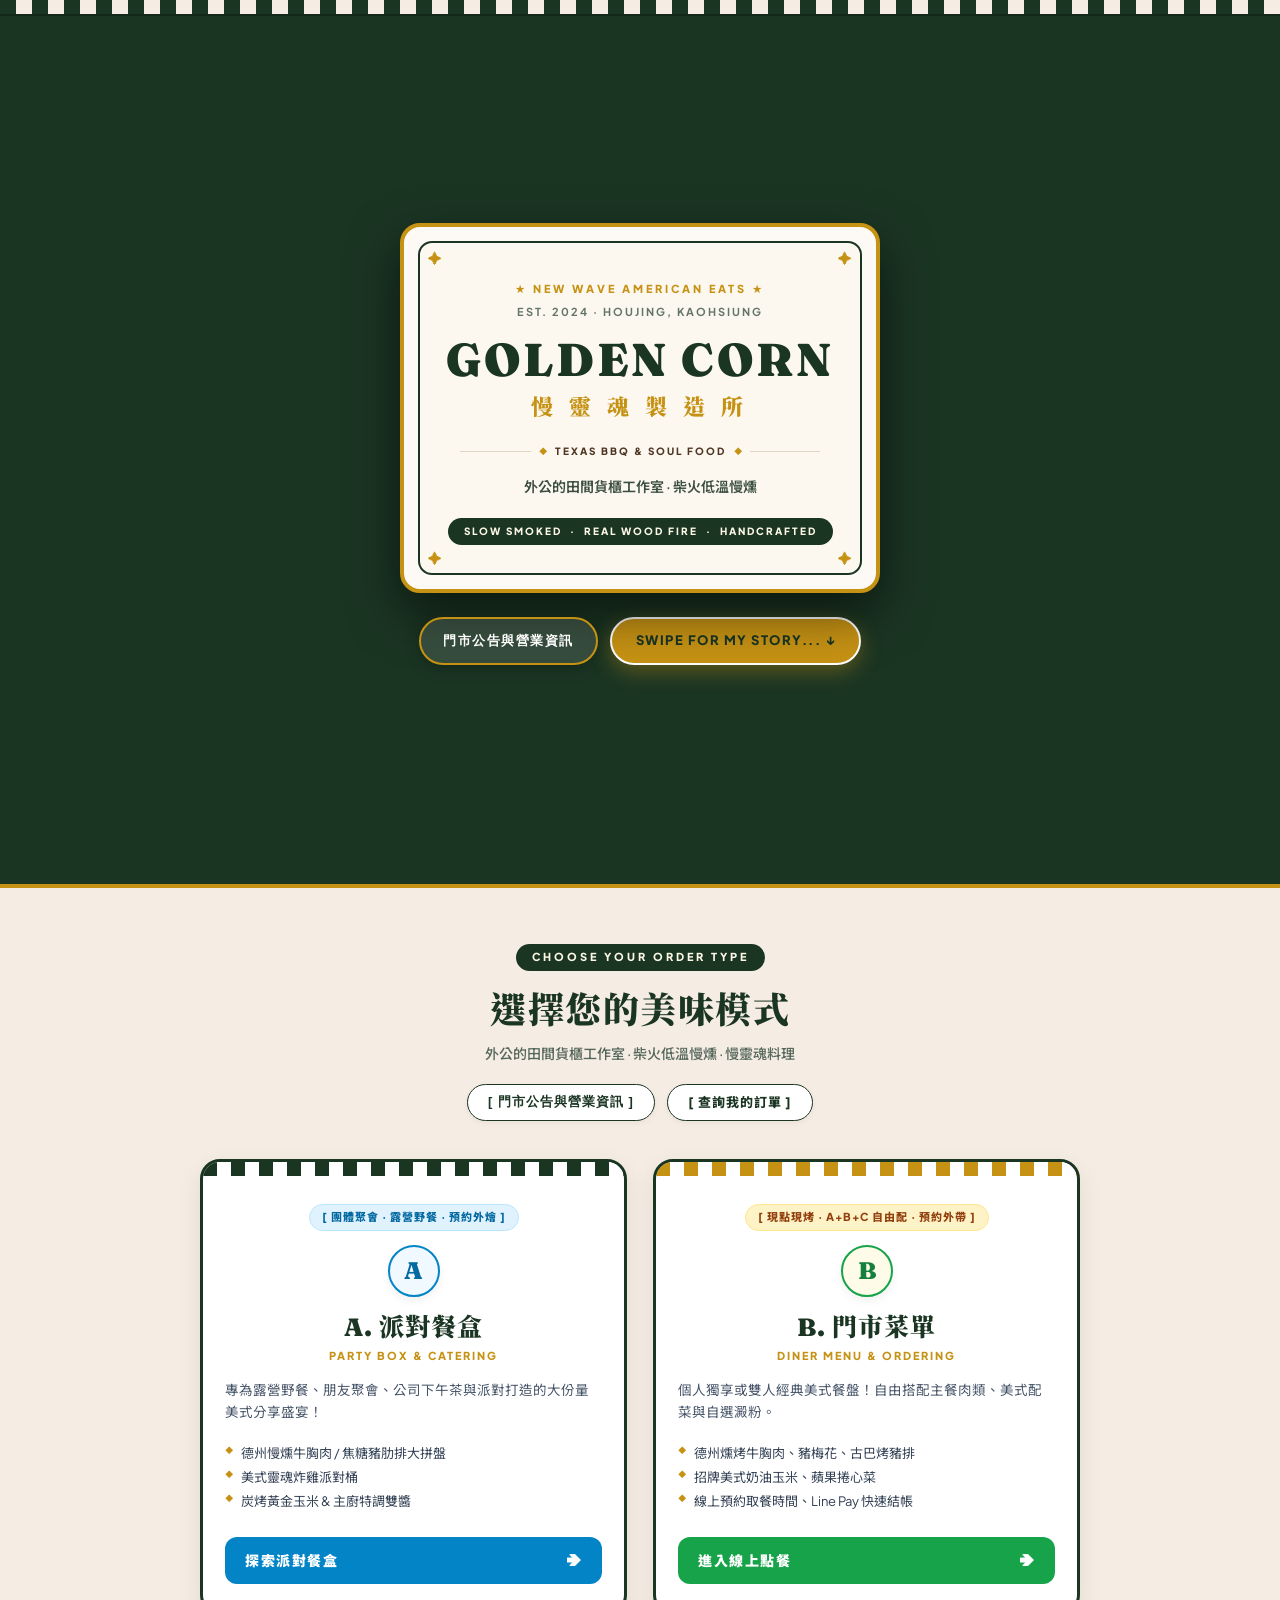
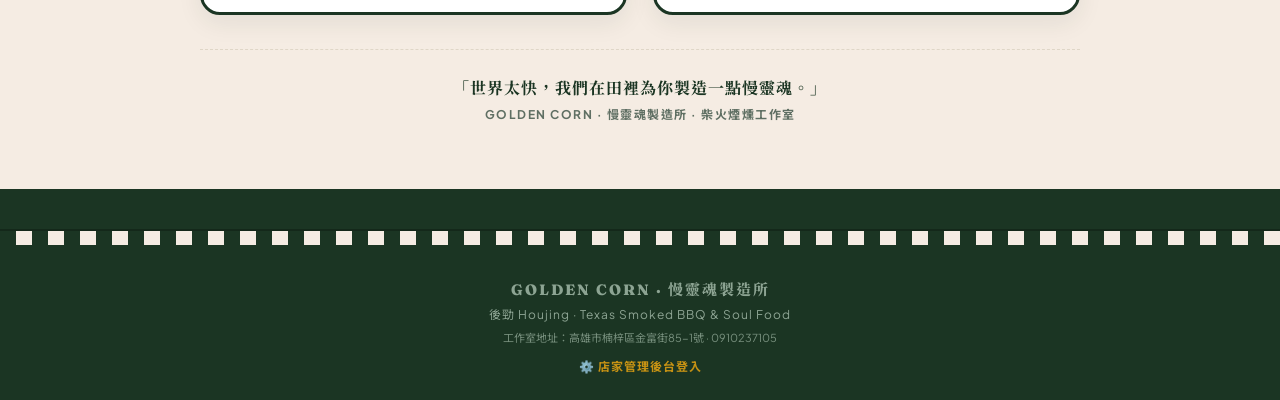
==== wwwroot/index.html @ 9b33308f "Add files via upload" ====
<!DOCTYPE html>
<html lang="zh-TW">
<head>
    <meta charset="UTF-8">
    <meta name="viewport" content="width=device-width, initial-scale=1.0, maximum-scale=1.0, user-scalable=no">
    <!-- 防瀏覽器快取設定：確保每位客人點進來永遠抓取最新版本 -->
    <meta http-equiv="Cache-Control" content="no-cache, no-store, must-revalidate">
    <meta http-equiv="Pragma" content="no-cache">
    <meta http-equiv="Expires" content="0">
    <title>Golden Corn · 慢靈魂製造所 | 後勁 Houjing Texas BBQ & Soul Food</title>
    <link rel="preconnect" href="https://fonts.googleapis.com">
    <link rel="preconnect" href="https://fonts.gstatic.com" crossorigin>
    <link href="https://fonts.googleapis.com/css2?family=DM+Serif+Display:ital@0;1&family=Fraunces:ital,opsz,wght@0,9..144,600..900;1,9..144,600..900&family=Noto+Sans+TC:wght@400;500;700;900&family=Noto+Serif+TC:wght@600;900&family=Plus+Jakarta+Sans:wght@500;700;800;900&display=swap" rel="stylesheet">
    <style>
        :root {
            --gc-green-dark: #1b3523;
            --gc-green-main: #244630;
            --gc-gold: #c69214;
            --gc-gold-hover: #d89e17;
            --gc-gold-light: #fef8e7;
            --gc-cream-bg: #f5ece3;
            --gc-card-bg: #ffffff;
            --gc-border: #dfd6c7;
            --gc-text-dark: #1a291e;
            --gc-espresso: #4f3524;
            
            --font-display: 'Fraunces', 'DM Serif Display', 'Noto Serif TC', serif;
            --font-sans: 'Plus Jakarta Sans', 'Noto Sans TC', -apple-system, BlinkMacSystemFont, "Segoe UI", Roboto, "PingFang TC", "Microsoft JhengHei", sans-serif;
            --font-serif: 'Fraunces', 'Noto Serif TC', "Georgia", serif;
        }

        * {
            box-sizing: border-box;
            margin: 0;
            padding: 0;
            -webkit-tap-highlight-color: transparent;
        }

        html {
            scroll-behavior: smooth;
        }

        body {
            font-family: var(--font-sans);
            background-color: var(--gc-green-dark);
            color: var(--gc-text-dark);
            line-height: 1.5;
            min-height: 100vh;
            overflow-x: hidden;
        }

        /* Checkered Top and Bottom Bands (🟩⬜🟩⬜) */
        .checkered-bar {
            height: 16px;
            width: 100%;
            background: repeating-linear-gradient(
                90deg,
                #1b3523 0px,
                #1b3523 16px,
                #f5ece3 16px,
                #f5ece3 32px
            );
            border-bottom: 2px solid #14281a;
            position: relative;
            z-index: 10;
        }

        .checkered-bar.bottom {
            border-bottom: none;
            border-top: 2px solid #14281a;
            margin-top: 40px;
        }

        /* ================= Page 1: Bespoke Fullscreen Green Cover Screen ================= */
        .hero-poster-wrapper {
            min-height: calc(100vh - 32px);
            display: flex;
            flex-direction: column;
            justify-content: center;
            align-items: center;
            background-color: var(--gc-green-dark);
            padding: 24px 16px 36px;
            position: relative;
        }

        .poster-card-frame {
            max-width: 480px;
            width: 100%;
            display: flex;
            flex-direction: column;
            align-items: center;
            text-decoration: none;
            position: relative;
        }

        /* Pure Typographic Retro Diner Poster (Mid-Century American Aesthetic) */
        .retro-diner-poster {
            width: 100%;
            background: #fdfaf5;
            border: 4px solid var(--gc-gold);
            border-radius: 20px;
            padding: 14px;
            box-shadow: 0 20px 50px rgba(0, 0, 0, 0.55);
            position: relative;
            text-align: center;
            overflow: hidden;
        }

        .poster-inner-frame {
            border: 2px solid var(--gc-green-dark);
            border-radius: 14px;
            padding: 32px 20px 28px;
            position: relative;
            background: #fcf8f0;
        }

        .poster-corner {
            position: absolute;
            font-size: 14px;
            color: var(--gc-gold);
            line-height: 1;
        }
        .poster-corner.top-left { top: 8px; left: 8px; }
        .poster-corner.top-right { top: 8px; right: 8px; }
        .poster-corner.bottom-left { bottom: 8px; left: 8px; }
        .poster-corner.bottom-right { bottom: 8px; right: 8px; }

        .poster-badge-arch {
            display: inline-block;
            font-family: var(--font-sans);
            font-size: 11px;
            font-weight: 900;
            letter-spacing: 3px;
            text-transform: uppercase;
            color: var(--gc-gold);
            margin-bottom: 6px;
        }

        .poster-est-tag {
            font-size: 11px;
            font-weight: 700;
            letter-spacing: 2px;
            color: #637568;
            text-transform: uppercase;
            margin-bottom: 16px;
        }

        .poster-brand-en {
            font-family: var(--font-display);
            font-size: clamp(34px, 8vw, 46px);
            font-weight: 900;
            line-height: 1.05;
            letter-spacing: 3px;
            color: var(--gc-green-dark);
            text-transform: uppercase;
            margin-bottom: 6px;
        }

        .poster-brand-zh {
            font-family: var(--font-serif);
            font-size: 22px;
            font-weight: 900;
            letter-spacing: 6px;
            color: var(--gc-gold);
            margin-bottom: 20px;
        }

        .poster-ornament-row {
            display: flex;
            align-items: center;
            justify-content: center;
            gap: 8px;
            margin: 0 auto 16px;
            max-width: 90%;
        }

        .poster-ornament-row .line {
            flex: 1;
            height: 1px;
            background: var(--gc-border);
        }

        .poster-ornament-row .diamond {
            color: var(--gc-gold);
            font-size: 10px;
        }

        .poster-ornament-row .text {
            font-family: var(--font-sans);
            font-size: 10px;
            font-weight: 800;
            letter-spacing: 2px;
            text-transform: uppercase;
            color: var(--gc-espresso);
            white-space: nowrap;
        }

        .poster-craft-desc {
            font-size: 14px;
            font-weight: 600;
            color: #3b4e40;
            line-height: 1.6;
            margin-bottom: 20px;
        }

        .poster-bottom-pill {
            display: inline-flex;
            align-items: center;
            gap: 8px;
            background: var(--gc-green-dark);
            color: var(--gc-gold-light);
            padding: 6px 16px;
            border-radius: 30px;
            font-size: 10px;
            font-weight: 800;
            letter-spacing: 2px;
            text-transform: uppercase;
        }

        /* Custom uploaded image support (hidden if not uploaded) */
        .poster-img-full {
            width: 100%;
            height: auto;
            max-height: 65vh;
            object-fit: contain;
            border-radius: 18px;
            box-shadow: 0 16px 45px rgba(0, 0, 0, 0.5);
            display: block;
        }

        /* Action Buttons Row on Green Page */
        .poster-actions-row {
            margin-top: 24px;
            width: 100%;
            max-width: 480px;
            display: flex;
            gap: 12px;
            justify-content: center;
            flex-wrap: wrap;
        }

        .btn-announcement-pill {
            background: rgba(255, 255, 255, 0.12);
            color: #ffffff;
            border: 2px solid var(--gc-gold);
            border-radius: 50px;
            padding: 12px 22px;
            font-size: 13px;
            font-weight: 800;
            letter-spacing: 1.5px;
            cursor: pointer;
            display: inline-flex;
            align-items: center;
            gap: 8px;
            backdrop-filter: blur(4px);
            transition: all 0.2s;
            box-shadow: 0 4px 15px rgba(0, 0, 0, 0.2);
            text-transform: uppercase;
        }

        .btn-announcement-pill:hover {
            background: var(--gc-gold);
            color: #1b3523;
            transform: translateY(-2px);
            box-shadow: 0 6px 20px rgba(198, 146, 20, 0.4);
        }

        .btn-swipe-prompt {
            background: var(--gc-gold);
            color: #1b3523;
            border: 2px solid #ffffff;
            border-radius: 50px;
            padding: 12px 24px;
            font-size: 13px;
            font-weight: 900;
            letter-spacing: 1.5px;
            text-transform: uppercase;
            cursor: pointer;
            display: inline-flex;
            align-items: center;
            gap: 6px;
            box-shadow: 0 6px 20px rgba(198, 146, 20, 0.4);
            transition: all 0.2s;
            text-decoration: none;
            animation: pulseBtn 2.2s infinite;
        }

        .btn-swipe-prompt:hover {
            background: var(--gc-gold-hover);
            transform: translateY(-2px);
            box-shadow: 0 8px 25px rgba(198, 146, 20, 0.65);
        }

        @keyframes pulseBtn {
            0% { box-shadow: 0 0 0 0 rgba(229, 169, 30, 0.6); }
            70% { box-shadow: 0 0 0 12px rgba(229, 169, 30, 0); }
            100% { box-shadow: 0 0 0 0 rgba(229, 169, 30, 0); }
        }

        /* ================= Page 2: Dual Big Box Selection (Le Hut Dinette Style) ================= */
        .portal-section {
            background: var(--gc-cream-bg);
            padding: 55px 20px 65px;
            border-top: 4px solid var(--gc-gold);
        }

        .portal-container {
            max-width: 880px;
            margin: 0 auto;
        }

        .portal-header {
            text-align: center;
            margin-bottom: 38px;
        }

        .portal-pill-tag {
            display: inline-block;
            background: var(--gc-green-dark);
            color: var(--gc-gold-light);
            font-size: 11px;
            font-weight: 900;
            letter-spacing: 3px;
            text-transform: uppercase;
            padding: 5px 16px;
            border-radius: 30px;
            margin-bottom: 12px;
        }

        .portal-title {
            font-family: var(--font-display);
            font-size: clamp(26px, 5vw, 36px);
            font-weight: 900;
            letter-spacing: 1.5px;
            color: var(--gc-green-dark);
            margin-bottom: 6px;
        }

        .portal-subtitle {
            font-size: 14px;
            color: #55675a;
            font-weight: 500;
        }

        .portal-quick-btns {
            display: flex;
            justify-content: center;
            gap: 12px;
            margin-top: 20px;
            flex-wrap: wrap;
        }

        .btn-quick-outline {
            background: #ffffff;
            border: 1.5px solid var(--gc-green-dark);
            color: var(--gc-green-dark);
            padding: 8px 20px;
            border-radius: 30px;
            font-size: 13px;
            font-weight: 800;
            letter-spacing: 1px;
            cursor: pointer;
            text-decoration: none;
            display: inline-flex;
            align-items: center;
            gap: 6px;
            box-shadow: 0 2px 6px rgba(0, 0, 0, 0.05);
            transition: all 0.2s;
        }

        .btn-quick-outline:hover {
            background: var(--gc-green-dark);
            color: #ffffff;
        }

        /* Dual Big Boxes Grid */
        .portal-grid-boxes {
            display: grid;
            grid-template-columns: 1fr 1fr;
            gap: 26px;
            margin-bottom: 34px;
        }

        .portal-big-card {
            background: #ffffff;
            border: 3px solid var(--gc-green-dark);
            border-radius: 20px;
            overflow: hidden;
            text-decoration: none;
            color: inherit;
            display: flex;
            flex-direction: column;
            box-shadow: 0 8px 24px rgba(30, 57, 39, 0.08);
            transition: transform 0.25s, box-shadow 0.25s, border-color 0.25s;
        }

        .portal-big-card:hover {
            transform: translateY(-6px);
            box-shadow: 0 16px 36px rgba(30, 57, 39, 0.16);
            border-color: var(--gc-gold);
        }

        .card-strip-checkered {
            height: 14px;
            width: 100%;
        }

        .card-strip-checkered.green {
            background: repeating-linear-gradient(90deg, #1b3523 0px, #1b3523 14px, #ffffff 14px, #ffffff 28px);
        }

        .card-strip-checkered.gold {
            background: repeating-linear-gradient(90deg, #c69214 0px, #c69214 14px, #ffffff 14px, #ffffff 28px);
        }

        .portal-card-inner {
            padding: 28px 22px;
            display: flex;
            flex-direction: column;
            flex: 1;
            text-align: center;
        }

        .card-badge {
            font-size: 11px;
            font-weight: 800;
            letter-spacing: 1px;
            padding: 4px 12px;
            border-radius: 20px;
            display: inline-block;
            margin: 0 auto 14px;
        }

        .card-badge.party {
            background: #e0f2fe;
            color: #0369a1;
            border: 1px solid #bae6fd;
        }

        .card-badge.menu {
            background: #fef3c7;
            color: #92400e;
            border: 1px solid #fde68a;
        }

        /* Pure Typographic Monogram Tag (Replaces cartoon emojis) */
        .card-monogram-tag {
            width: 52px;
            height: 52px;
            border-radius: 50%;
            margin: 0 auto 12px;
            display: flex;
            align-items: center;
            justify-content: center;
            font-family: var(--font-display);
            font-size: 24px;
            font-weight: 900;
            border: 2px solid;
            box-shadow: 0 4px 10px rgba(0, 0, 0, 0.06);
        }

        .card-monogram-tag.party {
            background: #f0f9ff;
            color: #0369a1;
            border-color: #0284c7;
        }

        .card-monogram-tag.menu {
            background: #fefce8;
            color: #15803d;
            border-color: #16a34a;
        }

        .card-title-chinese {
            font-family: var(--font-display);
            font-size: 25px;
            font-weight: 900;
            color: var(--gc-green-dark);
            margin-bottom: 2px;
            letter-spacing: 1px;
        }

        .card-title-english {
            font-size: 11px;
            font-weight: 900;
            letter-spacing: 2px;
            color: var(--gc-gold);
            margin-bottom: 14px;
            text-transform: uppercase;
        }

        .card-desc {
            font-size: 13.5px;
            color: #475569;
            line-height: 1.65;
            margin-bottom: 18px;
            text-align: left;
        }

        .card-bullet-list {
            list-style: none;
            padding: 0;
            margin: 0 0 24px 0;
            text-align: left;
            font-size: 13px;
            color: #334155;
            line-height: 1.85;
        }

        .card-bullet-list li {
            position: relative;
            padding-left: 16px;
        }

        .card-bullet-list li::before {
            content: "◆";
            position: absolute;
            left: 0;
            color: var(--gc-gold);
            font-size: 10px;
        }

        .card-action-btn {
            margin-top: auto;
            padding: 13px 20px;
            border-radius: 12px;
            font-size: 14px;
            font-weight: 900;
            letter-spacing: 1.5px;
            text-transform: uppercase;
            display: flex;
            justify-content: space-between;
            align-items: center;
            color: #ffffff;
            transition: background 0.2s;
        }

        .card-action-btn.party {
            background: #0284c7;
        }

        .card-action-btn.menu {
            background: #16a34a;
        }

        .portal-big-card:hover .card-action-btn.party {
            background: #0369a1;
        }

        .portal-big-card:hover .card-action-btn.menu {
            background: #15803d;
        }

        /* Story Note */
        .portal-story-note {
            text-align: center;
            padding-top: 26px;
            border-top: 1px dashed var(--gc-border);
            margin-top: 12px;
        }

        .story-quote-text {
            font-family: var(--font-serif);
            font-size: 16px;
            font-weight: 700;
            color: var(--gc-green-dark);
            letter-spacing: 1px;
        }

        .story-quote-author {
            font-size: 12px;
            font-weight: 700;
            letter-spacing: 1.5px;
            color: #5f6f63;
            margin-top: 6px;
            text-transform: uppercase;
        }

        /* ================= Modal: Clean 門市公告 ================= */
        .modal-overlay {
            position: fixed;
            top: 0;
            left: 0;
            right: 0;
            bottom: 0;
            background: rgba(15, 29, 20, 0.85);
            backdrop-filter: blur(5px);
            z-index: 999;
            display: none;
            align-items: center;
            justify-content: center;
            padding: 16px;
            opacity: 0;
            transition: opacity 0.3s ease;
        }

        .modal-overlay.show {
            display: flex;
            opacity: 1;
        }

        .modal-card-box {
            background: #ffffff;
            max-width: 520px;
            width: 100%;
            border-radius: 20px;
            overflow: hidden;
            box-shadow: 0 20px 50px rgba(0, 0, 0, 0.4);
            display: flex;
            flex-direction: column;
            animation: modalPop 0.3s cubic-bezier(0.16, 1, 0.3, 1);
            border: 2px solid var(--gc-gold);
        }

        @keyframes modalPop {
            from { transform: scale(0.92); opacity: 0; }
            to { transform: scale(1); opacity: 1; }
        }

        .modal-top-bar {
            background: var(--gc-green-dark);
            color: #ffffff;
            padding: 18px 22px;
            display: flex;
            justify-content: space-between;
            align-items: center;
            border-bottom: 2px solid var(--gc-gold);
        }

        .modal-top-bar .tag {
            font-size: 11px;
            letter-spacing: 2.5px;
            font-weight: 900;
            text-transform: uppercase;
            color: var(--gc-gold);
        }

        .modal-top-bar .title {
            font-family: var(--font-display);
            font-size: 20px;
            font-weight: 900;
            color: #ffffff;
            margin-top: 2px;
            letter-spacing: 1px;
        }

        .btn-modal-close-round {
            background: rgba(255, 255, 255, 0.15);
            border: none;
            color: #ffffff;
            font-size: 22px;
            width: 34px;
            height: 34px;
            border-radius: 50%;
            cursor: pointer;
            display: flex;
            align-items: center;
            justify-content: center;
            line-height: 1;
            transition: background 0.2s;
        }

        .btn-modal-close-round:hover {
            background: rgba(255, 255, 255, 0.3);
        }

        .modal-body-scroll {
            max-height: calc(82vh - 130px);
            overflow-y: auto;
            padding: 22px;
        }

        .notice-section-box {
            background: #fbf9f5;
            border: 1px solid var(--gc-border);
            border-radius: 14px;
            padding: 16px 18px;
            margin-bottom: 16px;
        }

        .notice-section-title {
            font-size: 14px;
            font-weight: 900;
            letter-spacing: 1px;
            color: var(--gc-green-dark);
            margin-bottom: 6px;
            display: flex;
            align-items: center;
            gap: 6px;
            text-transform: uppercase;
        }

        .notice-section-content {
            font-size: 13px;
            color: #334155;
            line-height: 1.7;
        }

        .notice-highlight-text {
            color: #b45309;
            font-weight: 700;
        }

        .modal-bottom-row {
            padding: 14px 22px;
            background: #fbf9f5;
            border-top: 1px solid var(--gc-border);
            display: flex;
            justify-content: flex-end;
            gap: 10px;
        }

        .btn-modal-close-main {
            background: var(--gc-green-dark);
            color: #ffffff;
            padding: 10px 24px;
            border-radius: 8px;
            font-size: 14px;
            font-weight: 800;
            letter-spacing: 1px;
            cursor: pointer;
            border: none;
            transition: background 0.2s;
        }

        .btn-modal-close-main:hover {
            background: var(--gc-green-main);
        }

        /* Footer */
        .page-footer {
            text-align: center;
            padding: 34px 16px 24px;
            color: #8da493;
            font-size: 12px;
            background: var(--gc-green-dark);
        }

        .page-footer a {
            color: var(--gc-gold);
            text-decoration: none;
            font-size: 12px;
            font-weight: 700;
            letter-spacing: 1px;
        }

        /* Mobile Responsive */
        @media (max-width: 650px) {
            .portal-grid-boxes {
                grid-template-columns: 1fr;
                gap: 20px;
            }
            .hero-poster-wrapper {
                padding: 16px 12px 28px;
            }
            .poster-brand-en {
                font-size: 32px;
            }
            .poster-brand-zh {
                font-size: 19px;
            }
            .poster-actions-row {
                flex-direction: column;
                align-items: center;
                gap: 10px;
            }
            .btn-announcement-pill, .btn-swipe-prompt {
                width: 100%;
                justify-content: center;
            }
        }
    </style>
</head>
<body>

    <!-- Top Checkered Border (🟩⬜🟩⬜) -->
    <div class="checkered-bar"></div>

    <!-- ================= Section 1: Fullscreen Bespoke Green Poster Hero ================= -->
    <main class="hero-poster-wrapper">
        <div class="poster-card-frame">
            
            <!-- Pure Typographic Retro Diner Poster (Default / No Cartoon) -->
            <div id="retroTypoPoster" class="retro-diner-poster">
                <div class="poster-inner-frame">
                    <div class="poster-corner top-left">✦</div>
                    <div class="poster-corner top-right">✦</div>
                    <div class="poster-corner bottom-left">✦</div>
                    <div class="poster-corner bottom-right">✦</div>
                    
                    <div class="poster-badge-arch">★ NEW WAVE AMERICAN EATS ★</div>
                    <div class="poster-est-tag">EST. 2024 · HOUJING, KAOHSIUNG</div>
                    
                    <h1 class="poster-brand-en">GOLDEN CORN</h1>
                    <div class="poster-brand-zh">慢 靈 魂 製 造 所</div>
                    
                    <div class="poster-ornament-row">
                        <span class="line"></span>
                        <span class="diamond">◆</span>
                        <span class="text">TEXAS BBQ &amp; SOUL FOOD</span>
                        <span class="diamond">◆</span>
                        <span class="line"></span>
                    </div>
                    
                    <p class="poster-craft-desc">外公的田間貨櫃工作室 · 柴火低溫慢燻</p>
                    
                    <div class="poster-bottom-pill">
                        <span>SLOW SMOKED</span>
                        <span>·</span>
                        <span>REAL WOOD FIRE</span>
                        <span>·</span>
                        <span>HANDCRAFTED</span>
                    </div>
                </div>
            </div>

            <!-- Custom Uploaded Photo (Displayed dynamically if a custom real photo is uploaded in CMS) -->
            <img id="posterImg" src="" alt="Golden Corn · 慢靈魂製造所" class="poster-img-full" style="display:none;">
        </div>
        
        <!-- Action Buttons Directly on this Green Page -->
        <div class="poster-actions-row">
            <button class="btn-announcement-pill" onclick="openAnnouncementModal()">
                <span id="coverAnnouncementBtnText">門市公告與營業資訊</span>
            </button>
            <a href="#orderSelection" class="btn-swipe-prompt" onclick="scrollToSelection(event)">
                <span id="coverSwipeBtnText">SWIPE FOR MY STORY... ↓</span>
            </a>
        </div>
    </main>

    <!-- ================= Section 2: Dual Big Box Selection (Le Hut Dinette Style) ================= -->
    <section id="orderSelection" class="portal-section">
        <div class="portal-container">

            <div class="portal-header">
                <div class="portal-pill-tag" id="portalPillTag">CHOOSE YOUR ORDER TYPE</div>
                <h2 class="portal-title" id="portalTitle">選擇您的美味模式</h2>
                <p class="portal-subtitle" id="portalSubtitle">外公的田間貨櫃工作室 · 柴火低溫慢燻 · 慢靈魂料理</p>
                
                <div class="portal-quick-btns">
                    <button class="btn-quick-outline" onclick="openAnnouncementModal()">
                        <span id="portalNoticeBtnText">[ 門市公告與營業資訊 ]</span>
                    </button>
                    <a href="/menu.html?action=history" class="btn-quick-outline">
                        <span id="portalHistoryBtnText">[ 查詢我的訂單 ]</span>
                    </a>
                </div>
            </div>

            <!-- The Two Big Boxes Grid -->
            <div class="portal-grid-boxes">
                
                <!-- BOX A: 派對餐盒 (Party Box) -->
                <a href="/party.html" class="portal-big-card" id="boxALink">
                    <div class="card-strip-checkered green"></div>
                    <div class="portal-card-inner">
                        <span class="card-badge party" id="boxABadge">[ 團體聚會 · 露營野餐 · 預約外燴 ]</span>
                        <div class="card-monogram-tag party" id="boxAIcon">A</div>
                        <h3 class="card-title-chinese" id="boxATitle">A. 派對餐盒</h3>
                        <div class="card-title-english" id="boxASubtitle">PARTY BOX &amp; CATERING</div>
                        <p class="card-desc" id="boxADesc">
                            專為露營野餐、朋友聚會、公司下午茶與派對打造的大份量美式分享盛宴！
                        </p>
                        <ul class="card-bullet-list" id="boxABullets">
                            <li>德州慢燻牛胸肉 / 焦糖豬肋排大拼盤</li>
                            <li>美式靈魂炸雞派對桶</li>
                            <li>炭烤黃金玉米 &amp; 主廚特調雙醬</li>
                        </ul>
                        <div class="card-action-btn party">
                            <span id="boxABtnText">探索派對餐盒</span>
                            <span>➔</span>
                        </div>
                    </div>
                </a>

                <!-- BOX B: 門市菜單 (Diner Menu) -->
                <a href="/menu.html" class="portal-big-card" id="boxBLink">
                    <div class="card-strip-checkered gold"></div>
                    <div class="portal-card-inner">
                        <span class="card-badge menu" id="boxBBadge">[ 現點現烤 · A+B+C 自由配 · 預約外帶 ]</span>
                        <div class="card-monogram-tag menu" id="boxBIcon">B</div>
                        <h3 class="card-title-chinese" id="boxBTitle">B. 門市菜單</h3>
                        <div class="card-title-english" id="boxBSubtitle">DINER MENU &amp; ORDERING</div>
                        <p class="card-desc" id="boxBDesc">
                            個人獨享或雙人經典美式餐盤！自由搭配主餐肉類、美式配菜與自選澱粉。
                        </p>
                        <ul class="card-bullet-list" id="boxBBullets">
                            <li>德州燻烤牛胸肉、豬梅花、古巴烤豬排</li>
                            <li>招牌美式奶油玉米、蘋果捲心菜</li>
                            <li>線上預約取餐時間、Line Pay 快速結帳</li>
                        </ul>
                        <div class="card-action-btn menu">
                            <span id="boxBBtnText">進入線上點餐</span>
                            <span>➔</span>
                        </div>
                    </div>
                </a>

            </div>

            <!-- Story Quote -->
            <div class="portal-story-note">
                <div class="story-quote-text" id="storyQuote">「世界太快，我們在田裡為你製造一點慢靈魂。」</div>
                <div class="story-quote-author" id="storyAuthor">GOLDEN CORN · 慢靈魂製造所 · 柴火煙燻工作室</div>
            </div>

        </div>
    </section>

    <!-- Bottom Checkered Border (🟩⬜🟩⬜) -->
    <div class="checkered-bar bottom"></div>

    <!-- Footer -->
    <footer class="page-footer">
        <div style="font-family: var(--font-display); font-size: 15px; letter-spacing: 2px; font-weight: 800;">GOLDEN CORN · 慢靈魂製造所</div>
        <div style="margin: 4px 0; letter-spacing: 1px;">後勁 Houjing · Texas Smoked BBQ &amp; Soul Food</div>
        <div style="font-size: 11px; margin-top: 6px; color: #78907e;">工作室地址：高雄市楠梓區金富街85-1號 · 0910237105</div>
        <div style="margin-top: 12px;">
            <a href="/admin.html">⚙️ 店家管理後台登入</a>
        </div>
    </footer>

    <!-- ================= Modal: 精美 門市公告彈窗 (點擊才打開) ================= -->
    <div id="announcementModalBackdrop" class="modal-overlay" onclick="if(event.target===this) closeAnnouncementModal()">
        <div class="modal-card-box">
            
            <div class="modal-top-bar">
                <div>
                    <div class="tag">STORE NOTICE</div>
                    <div class="title">門市公告與營業資訊</div>
                </div>
                <button class="btn-modal-close-round" onclick="closeAnnouncementModal()">&times;</button>
            </div>

            <div class="modal-body-scroll">

                <!-- 營業時間 -->
                <div class="notice-section-box">
                    <div class="notice-section-title">
                        [ 營業與預約時間 ]
                    </div>
                    <div class="notice-section-content" id="noticeHours">
                        <strong>週四至週六 16:30 - 22:30</strong><br>
                        <span class="notice-highlight-text">《週日至週三僅接受線上提前預點取餐》</span>
                    </div>
                </div>

                <!-- 取餐地點與工作室 -->
                <div class="notice-section-box">
                    <div class="notice-section-title">
                        [ 工作室取餐地址 ]
                    </div>
                    <div class="notice-section-content" id="noticeAddress">
                        高雄市楠梓區金富街85-1號（外公的田間貨櫃工作室）
                    </div>
                </div>

                <!-- 外送與優惠 -->
                <div class="notice-section-box">
                    <div class="notice-section-title">
                        [ 外送與自取說明 ]
                    </div>
                    <div class="notice-section-content" id="noticeDelivery">
                        • 本店餐點皆為<strong>低溫慢火柴燻、現點現烤</strong>，建議提前預約以確保肉品庫存。<br>
                        • <strong>外送服務</strong>：以 LALAMOVE 平台配送（例如 7.5 公里機車外送約 140 元）。<br>
                        • <strong>試營運優惠</strong>：消費滿 <strong>$600</strong> 免運！再送<strong>美式燒烤玉米肋排</strong>乙份！
                    </div>
                </div>

                <!-- 聯絡與專人服務 -->
                <div class="notice-section-box">
                    <div class="notice-section-title">
                        [ 企業團訂與客製諮詢 ]
                    </div>
                    <div class="notice-section-content" id="noticeContact">
                        企業商務套餐、下午茶點心團購、野餐派對包，請私訊 IG 粉專由主廚一對一服務：<br>
                        📸 <strong>IG: @goldencorn_diner</strong><br>
                        📞 <strong>電話: 0910-237-105</strong>
                    </div>
                </div>

            </div>

            <div class="modal-bottom-row">
                <button class="btn-modal-close-main" onclick="closeAnnouncementModal()">
                    關閉公告
                </button>
            </div>

        </div>
    </div>

    <!-- Logic Script -->
    <script>
        document.addEventListener("DOMContentLoaded", () => {
            loadStoreInfo();
        });

        function scrollToSelection(e) {
            if (e) e.preventDefault();
            const el = document.getElementById("orderSelection");
            if (el) {
                el.scrollIntoView({ behavior: 'smooth' });
            }
        }

        function openAnnouncementModal() {
            const m = document.getElementById("announcementModalBackdrop");
            if (m) m.classList.add("show");
        }

        function closeAnnouncementModal() {
            const m = document.getElementById("announcementModalBackdrop");
            if (m) m.classList.remove("show");
        }

        function renderIconOrImage(targetEl, val, fallbackLetter) {
            if (!targetEl) return;
            if (!val) {
                targetEl.textContent = fallbackLetter;
                return;
            }
            const trimmed = val.trim();
            if (trimmed.startsWith("http://") || trimmed.startsWith("https://") || trimmed.startsWith("/") || trimmed.startsWith("data:image")) {
                targetEl.innerHTML = `<img src="${trimmed}" alt="Icon" style="max-height: 48px; max-width: 48px; object-fit: contain; border-radius: 50%;">`;
            } else {
                targetEl.textContent = trimmed;
            }
        }

        function renderBullets(targetEl, bulletsText) {
            if (!targetEl || !bulletsText) return;
            const lines = bulletsText.split("\n").map(l => l.trim().replace(/^✨\s*/, '').replace(/^◆\s*/, '')).filter(l => l.length > 0);
            if (lines.length > 0) {
                targetEl.innerHTML = lines.map(line => `<li>${line}</li>`).join("");
            }
        }

        async function loadStoreInfo() {
            try {
                const res = await fetch("/api/settings");
                if (!res.ok) return;
                const s = await res.json();
                
                // Section 1: Cover
                const posterImg = document.getElementById("posterImg");
                const typoPoster = document.getElementById("retroTypoPoster");
                if (s.CoverImageUrl && s.CoverImageUrl !== "/img/cover_poster.png" && s.CoverImageUrl !== "") {
                    if (posterImg) {
                        posterImg.src = s.CoverImageUrl;
                        posterImg.style.display = "block";
                    }
                    if (typoPoster) typoPoster.style.display = "none";
                } else {
                    if (posterImg) posterImg.style.display = "none";
                    if (typoPoster) typoPoster.style.display = "block";
                }

                if (s.CoverAnnouncementBtnText && document.getElementById("coverAnnouncementBtnText")) document.getElementById("coverAnnouncementBtnText").textContent = s.CoverAnnouncementBtnText;
                if (s.CoverSwipeBtnText && document.getElementById("coverSwipeBtnText")) document.getElementById("coverSwipeBtnText").textContent = s.CoverSwipeBtnText;

                // Section 2: Header
                if (s.PortalPillTag && document.getElementById("portalPillTag")) document.getElementById("portalPillTag").textContent = s.PortalPillTag;
                if (s.PortalTitle && document.getElementById("portalTitle")) document.getElementById("portalTitle").textContent = s.PortalTitle;
                if (s.PortalSubtitle && document.getElementById("portalSubtitle")) document.getElementById("portalSubtitle").textContent = s.PortalSubtitle;
                if (s.PortalNoticeBtnText && document.getElementById("portalNoticeBtnText")) document.getElementById("portalNoticeBtnText").textContent = s.PortalNoticeBtnText;
                if (s.PortalHistoryBtnText && document.getElementById("portalHistoryBtnText")) document.getElementById("portalHistoryBtnText").textContent = s.PortalHistoryBtnText;

                // Box A: Party Box
                if (s.BoxABadge && document.getElementById("boxABadge")) document.getElementById("boxABadge").textContent = s.BoxABadge;
                if (document.getElementById("boxAIcon")) renderIconOrImage(document.getElementById("boxAIcon"), s.BoxAIcon, "A");
                if (s.BoxATitle && document.getElementById("boxATitle")) document.getElementById("boxATitle").textContent = s.BoxATitle;
                if (s.BoxASubtitle && document.getElementById("boxASubtitle")) document.getElementById("boxASubtitle").textContent = s.BoxASubtitle;
                if (s.BoxADesc && document.getElementById("boxADesc")) document.getElementById("boxADesc").textContent = s.BoxADesc;
                if (s.BoxABullets) renderBullets(document.getElementById("boxABullets"), s.BoxABullets);
                if (s.BoxABtnText && document.getElementById("boxABtnText")) document.getElementById("boxABtnText").textContent = s.BoxABtnText;
                if (s.BoxALink && document.getElementById("boxALink")) document.getElementById("boxALink").href = s.BoxALink;

                // Box B: Menu
                if (s.BoxBBadge && document.getElementById("boxBBadge")) document.getElementById("boxBBadge").textContent = s.BoxBBadge;
                if (document.getElementById("boxBIcon")) renderIconOrImage(document.getElementById("boxBIcon"), s.BoxBIcon, "B");
                if (s.BoxBTitle && document.getElementById("boxBTitle")) document.getElementById("boxBTitle").textContent = s.BoxBTitle;
                if (s.BoxBSubtitle && document.getElementById("boxBSubtitle")) document.getElementById("boxBSubtitle").textContent = s.BoxBSubtitle;
                if (s.BoxBDesc && document.getElementById("boxBDesc")) document.getElementById("boxBDesc").textContent = s.BoxBDesc;
                if (s.BoxBBullets) renderBullets(document.getElementById("boxBBullets"), s.BoxBBullets);
                if (s.BoxBBtnText && document.getElementById("boxBBtnText")) document.getElementById("boxBBtnText").textContent = s.BoxBBtnText;
                if (s.BoxBLink && document.getElementById("boxBLink")) document.getElementById("boxBLink").href = s.BoxBLink;

                // Bottom Story
                if (s.StoryQuote && document.getElementById("storyQuote")) document.getElementById("storyQuote").textContent = s.StoryQuote;
                if (s.StoryAuthor && document.getElementById("storyAuthor")) document.getElementById("storyAuthor").textContent = s.StoryAuthor;

                // Announcement Modal
                if (s.BusinessHours && document.getElementById("noticeHours")) {
                    document.getElementById("noticeHours").innerHTML = `<strong>${s.BusinessHours.replace(/\n/g, '<br>')}</strong>`;
                }
                if (s.Address && document.getElementById("noticeAddress")) {
                    document.getElementById("noticeAddress").textContent = s.Address;
                }
                if (s.NoticeDelivery && document.getElementById("noticeDelivery")) {
                    document.getElementById("noticeDelivery").innerHTML = s.NoticeDelivery.replace(/\n/g, '<br>');
                }
                if (s.NoticeContact && document.getElementById("noticeContact")) {
                    document.getElementById("noticeContact").innerHTML = s.NoticeContact.replace(/\n/g, '<br>');
                }
            } catch (e) {
                console.error("Failed to load settings:", e);
            }
        }
    </script>
</body>
</html>
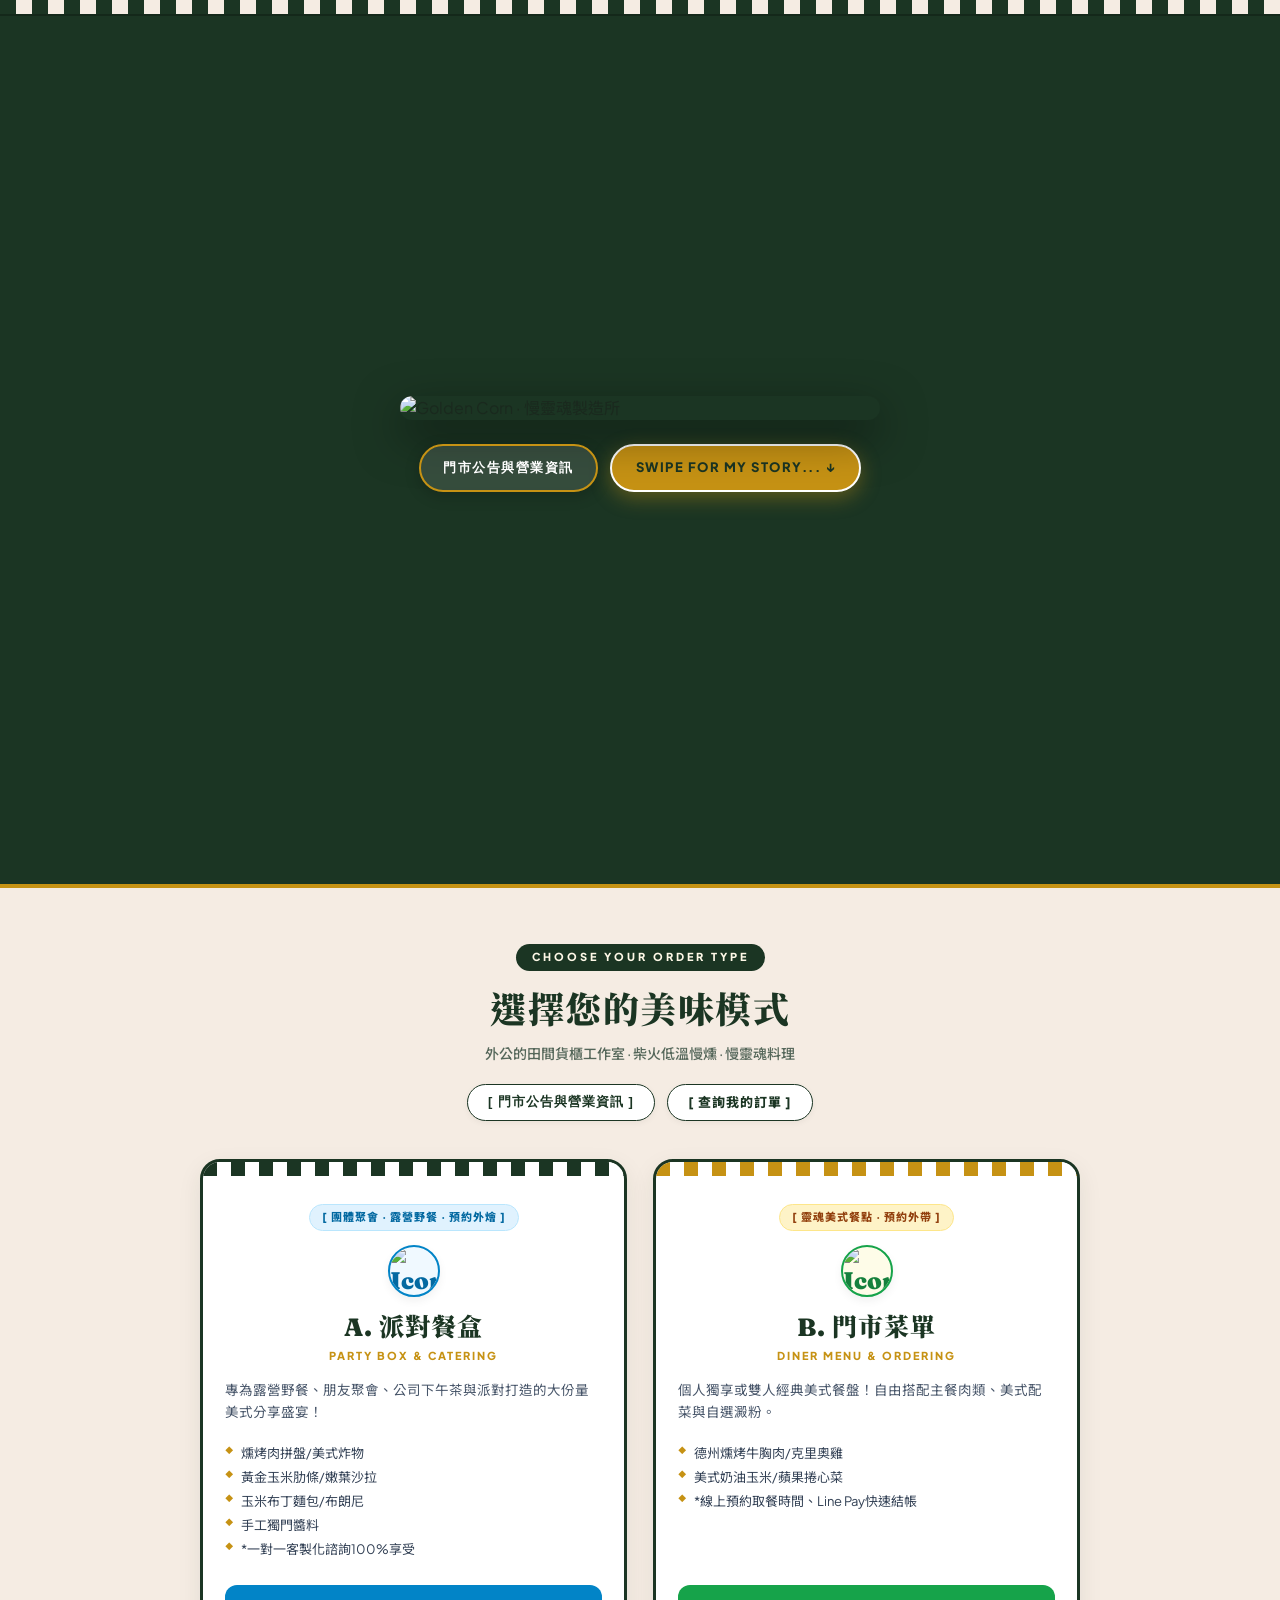
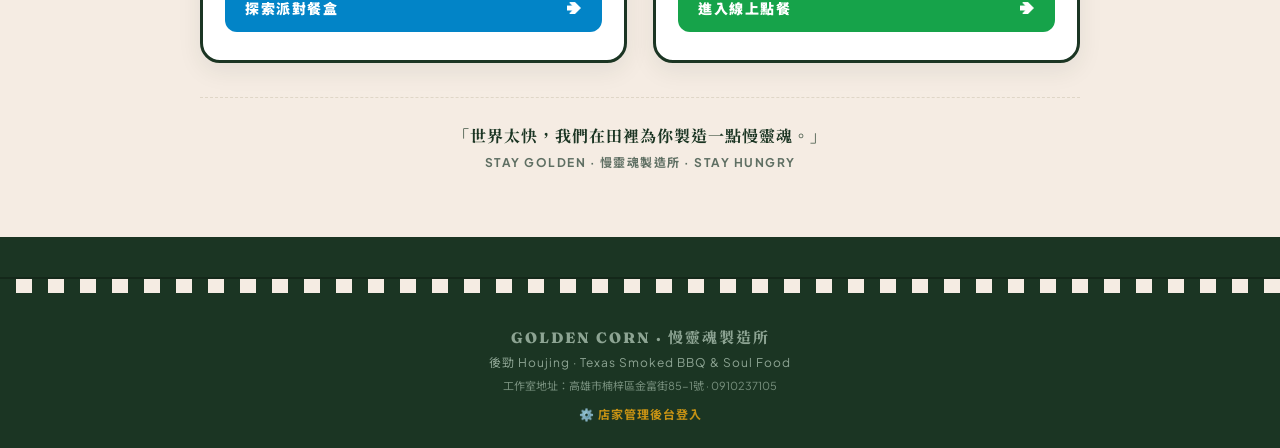
==== commit b3f8a1d4: "Add files via upload" ====
--- a/wwwroot/index.html
+++ b/wwwroot/index.html
@@ -780,8 +780,8 @@
     <main class="hero-poster-wrapper">
         <div class="poster-card-frame">
             
-            <!-- Pure Typographic Retro Diner Poster (Default / No Cartoon) -->
-            <div id="retroTypoPoster" class="retro-diner-poster">
+            <!-- Pure Typographic Retro Diner Poster (Fallback / No Cartoon) -->
+            <div id="retroTypoPoster" class="retro-diner-poster" style="display:none;">
                 <div class="poster-inner-frame">
                     <div class="poster-corner top-left">✦</div>
                     <div class="poster-corner top-right">✦</div>
@@ -814,8 +814,8 @@
                 </div>
             </div>
 
-            <!-- Custom Uploaded Photo (Displayed dynamically if a custom real photo is uploaded in CMS) -->
-            <img id="posterImg" src="" alt="Golden Corn · 慢靈魂製造所" class="poster-img-full" style="display:none;">
+            <!-- Custom Uploaded Photo (Default: /img/cover_poster.png) -->
+            <img id="posterImg" src="/img/cover_poster.png" alt="Golden Corn · 慢靈魂製造所" class="poster-img-full">
         </div>
         
         <!-- Action Buttons Directly on this Green Page -->
@@ -856,16 +856,18 @@
                     <div class="card-strip-checkered green"></div>
                     <div class="portal-card-inner">
                         <span class="card-badge party" id="boxABadge">[ 團體聚會 · 露營野餐 · 預約外燴 ]</span>
-                        <div class="card-monogram-tag party" id="boxAIcon">A</div>
+                        <div class="card-monogram-tag party" id="boxAIcon"><img src="/img/box_a_icon.jpg" alt="Icon" style="max-height: 48px; max-width: 48px; object-fit: contain; border-radius: 50%;"></div>
                         <h3 class="card-title-chinese" id="boxATitle">A. 派對餐盒</h3>
                         <div class="card-title-english" id="boxASubtitle">PARTY BOX &amp; CATERING</div>
                         <p class="card-desc" id="boxADesc">
                             專為露營野餐、朋友聚會、公司下午茶與派對打造的大份量美式分享盛宴！
                         </p>
                         <ul class="card-bullet-list" id="boxABullets">
-                            <li>德州慢燻牛胸肉 / 焦糖豬肋排大拼盤</li>
-                            <li>美式靈魂炸雞派對桶</li>
-                            <li>炭烤黃金玉米 &amp; 主廚特調雙醬</li>
+                            <li>燻烤肉拼盤/美式炸物</li>
+                            <li>黃金玉米肋條/嫩葉沙拉</li>
+                            <li>玉米布丁麵包/布朗尼</li>
+                            <li>手工獨門醬料</li>
+                            <li>*一對一客製化諮詢100%享受</li>
                         </ul>
                         <div class="card-action-btn party">
                             <span id="boxABtnText">探索派對餐盒</span>
@@ -878,17 +880,17 @@
                 <a href="/menu.html" class="portal-big-card" id="boxBLink">
                     <div class="card-strip-checkered gold"></div>
                     <div class="portal-card-inner">
-                        <span class="card-badge menu" id="boxBBadge">[ 現點現烤 · A+B+C 自由配 · 預約外帶 ]</span>
-                        <div class="card-monogram-tag menu" id="boxBIcon">B</div>
+                        <span class="card-badge menu" id="boxBBadge">[ 靈魂美式餐點 · 預約外帶 ]</span>
+                        <div class="card-monogram-tag menu" id="boxBIcon"><img src="/img/box_b_icon.jpg" alt="Icon" style="max-height: 48px; max-width: 48px; object-fit: contain; border-radius: 50%;"></div>
                         <h3 class="card-title-chinese" id="boxBTitle">B. 門市菜單</h3>
                         <div class="card-title-english" id="boxBSubtitle">DINER MENU &amp; ORDERING</div>
                         <p class="card-desc" id="boxBDesc">
                             個人獨享或雙人經典美式餐盤！自由搭配主餐肉類、美式配菜與自選澱粉。
                         </p>
                         <ul class="card-bullet-list" id="boxBBullets">
-                            <li>德州燻烤牛胸肉、豬梅花、古巴烤豬排</li>
-                            <li>招牌美式奶油玉米、蘋果捲心菜</li>
-                            <li>線上預約取餐時間、Line Pay 快速結帳</li>
+                            <li>德州燻烤牛胸肉/克里奧雞</li>
+                            <li>美式奶油玉米/蘋果捲心菜</li>
+                            <li>*線上預約取餐時間、Line Pay快速結帳</li>
                         </ul>
                         <div class="card-action-btn menu">
                             <span id="boxBBtnText">進入線上點餐</span>
@@ -902,7 +904,7 @@
             <!-- Story Quote -->
             <div class="portal-story-note">
                 <div class="story-quote-text" id="storyQuote">「世界太快，我們在田裡為你製造一點慢靈魂。」</div>
-                <div class="story-quote-author" id="storyAuthor">GOLDEN CORN · 慢靈魂製造所 · 柴火煙燻工作室</div>
+                <div class="story-quote-author" id="storyAuthor">STAY GOLDEN · 慢靈魂製造所 · STAY HUNGRY</div>
             </div>
 
         </div>
@@ -1046,9 +1048,10 @@
                 // Section 1: Cover
                 const posterImg = document.getElementById("posterImg");
                 const typoPoster = document.getElementById("retroTypoPoster");
-                if (s.CoverImageUrl && s.CoverImageUrl !== "/img/cover_poster.png" && s.CoverImageUrl !== "") {
+                const coverUrl = (s.CoverImageUrl || "/img/cover_poster.png").trim();
+                if (coverUrl && coverUrl !== "none" && coverUrl !== "retro") {
                     if (posterImg) {
-                        posterImg.src = s.CoverImageUrl;
+                        posterImg.src = coverUrl;
                         posterImg.style.display = "block";
                     }
                     if (typoPoster) typoPoster.style.display = "none";
@@ -1069,7 +1072,7 @@
 
                 // Box A: Party Box
                 if (s.BoxABadge && document.getElementById("boxABadge")) document.getElementById("boxABadge").textContent = s.BoxABadge;
-                if (document.getElementById("boxAIcon")) renderIconOrImage(document.getElementById("boxAIcon"), s.BoxAIcon, "A");
+                if (document.getElementById("boxAIcon")) renderIconOrImage(document.getElementById("boxAIcon"), s.BoxAIcon || "/img/box_a_icon.jpg", "A");
                 if (s.BoxATitle && document.getElementById("boxATitle")) document.getElementById("boxATitle").textContent = s.BoxATitle;
                 if (s.BoxASubtitle && document.getElementById("boxASubtitle")) document.getElementById("boxASubtitle").textContent = s.BoxASubtitle;
                 if (s.BoxADesc && document.getElementById("boxADesc")) document.getElementById("boxADesc").textContent = s.BoxADesc;
@@ -1079,7 +1082,7 @@
 
                 // Box B: Menu
                 if (s.BoxBBadge && document.getElementById("boxBBadge")) document.getElementById("boxBBadge").textContent = s.BoxBBadge;
-                if (document.getElementById("boxBIcon")) renderIconOrImage(document.getElementById("boxBIcon"), s.BoxBIcon, "B");
+                if (document.getElementById("boxBIcon")) renderIconOrImage(document.getElementById("boxBIcon"), s.BoxBIcon || "/img/box_b_icon.jpg", "B");
                 if (s.BoxBTitle && document.getElementById("boxBTitle")) document.getElementById("boxBTitle").textContent = s.BoxBTitle;
                 if (s.BoxBSubtitle && document.getElementById("boxBSubtitle")) document.getElementById("boxBSubtitle").textContent = s.BoxBSubtitle;
                 if (s.BoxBDesc && document.getElementById("boxBDesc")) document.getElementById("boxBDesc").textContent = s.BoxBDesc;
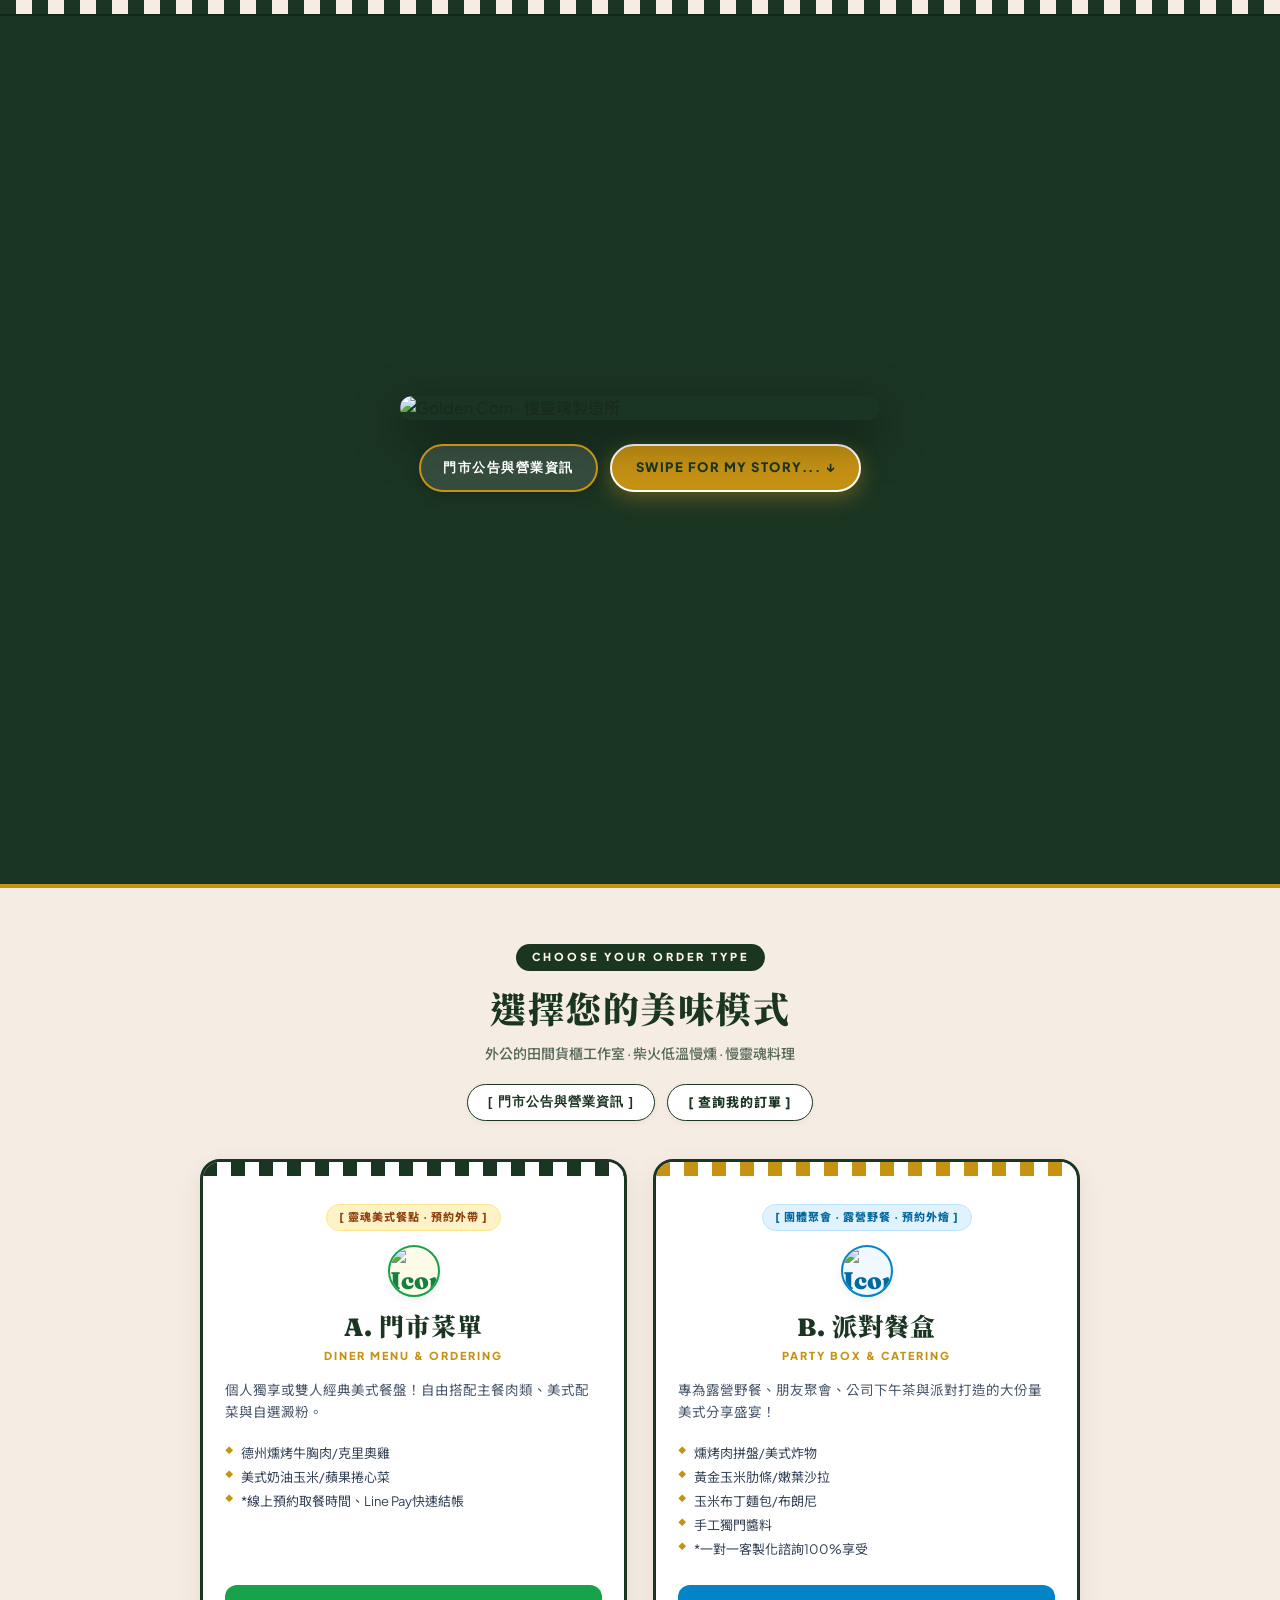
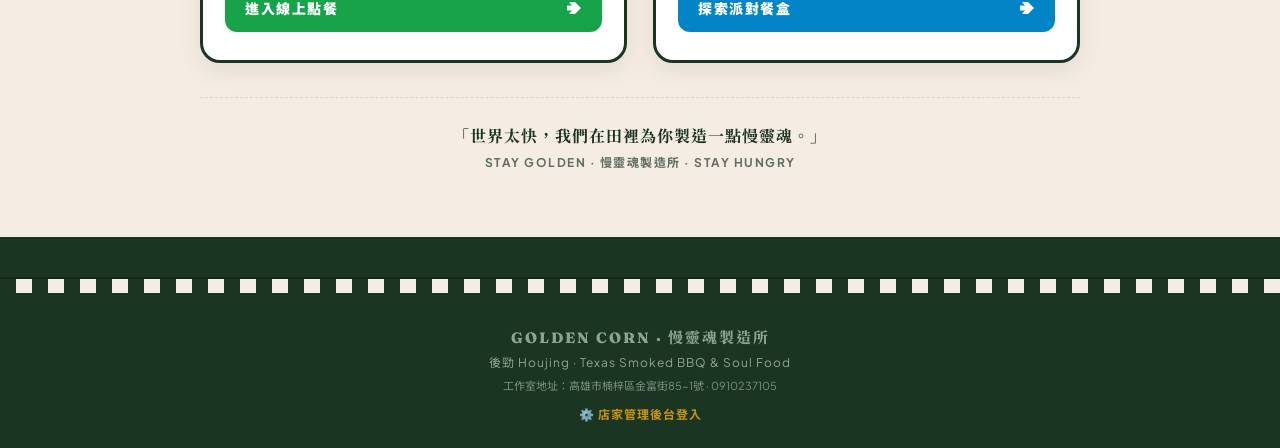
==== commit 96530da2: "Add files via upload" ====
--- a/wwwroot/index.html
+++ b/wwwroot/index.html
@@ -851,18 +851,41 @@
             <!-- The Two Big Boxes Grid -->
             <div class="portal-grid-boxes">
                 
-                <!-- BOX A: 派對餐盒 (Party Box) -->
-                <a href="/party.html" class="portal-big-card" id="boxALink">
+                <!-- BOX A: 門市菜單 (Diner Menu) -->
+                <a href="/menu.html" class="portal-big-card" id="boxALink">
                     <div class="card-strip-checkered green"></div>
                     <div class="portal-card-inner">
-                        <span class="card-badge party" id="boxABadge">[ 團體聚會 · 露營野餐 · 預約外燴 ]</span>
-                        <div class="card-monogram-tag party" id="boxAIcon"><img src="/img/box_a_icon.jpg" alt="Icon" style="max-height: 48px; max-width: 48px; object-fit: contain; border-radius: 50%;"></div>
-                        <h3 class="card-title-chinese" id="boxATitle">A. 派對餐盒</h3>
-                        <div class="card-title-english" id="boxASubtitle">PARTY BOX &amp; CATERING</div>
+                        <span class="card-badge menu" id="boxABadge">[ 靈魂美式餐點 · 預約外帶 ]</span>
+                        <div class="card-monogram-tag menu" id="boxAIcon"><img src="/img/box_b_icon.jpg" alt="Icon" style="max-height: 48px; max-width: 48px; object-fit: contain; border-radius: 50%;"></div>
+                        <h3 class="card-title-chinese" id="boxATitle">A. 門市菜單</h3>
+                        <div class="card-title-english" id="boxASubtitle">DINER MENU &amp; ORDERING</div>
                         <p class="card-desc" id="boxADesc">
+                            個人獨享或雙人經典美式餐盤！自由搭配主餐肉類、美式配菜與自選澱粉。
+                        </p>
+                        <ul class="card-bullet-list" id="boxABullets">
+                            <li>德州燻烤牛胸肉/克里奧雞</li>
+                            <li>美式奶油玉米/蘋果捲心菜</li>
+                            <li>*線上預約取餐時間、Line Pay快速結帳</li>
+                        </ul>
+                        <div class="card-action-btn menu">
+                            <span id="boxABtnText">進入線上點餐</span>
+                            <span>➔</span>
+                        </div>
+                    </div>
+                </a>
+
+                <!-- BOX B: 派對餐盒 (Party Box) -->
+                <a href="/party.html" class="portal-big-card" id="boxBLink">
+                    <div class="card-strip-checkered gold"></div>
+                    <div class="portal-card-inner">
+                        <span class="card-badge party" id="boxBBadge">[ 團體聚會 · 露營野餐 · 預約外燴 ]</span>
+                        <div class="card-monogram-tag party" id="boxBIcon"><img src="/img/box_a_icon.jpg" alt="Icon" style="max-height: 48px; max-width: 48px; object-fit: contain; border-radius: 50%;"></div>
+                        <h3 class="card-title-chinese" id="boxBTitle">B. 派對餐盒</h3>
+                        <div class="card-title-english" id="boxBSubtitle">PARTY BOX &amp; CATERING</div>
+                        <p class="card-desc" id="boxBDesc">
                             專為露營野餐、朋友聚會、公司下午茶與派對打造的大份量美式分享盛宴！
                         </p>
-                        <ul class="card-bullet-list" id="boxABullets">
+                        <ul class="card-bullet-list" id="boxBBullets">
                             <li>燻烤肉拼盤/美式炸物</li>
                             <li>黃金玉米肋條/嫩葉沙拉</li>
                             <li>玉米布丁麵包/布朗尼</li>
@@ -870,30 +893,7 @@
                             <li>*一對一客製化諮詢100%享受</li>
                         </ul>
                         <div class="card-action-btn party">
-                            <span id="boxABtnText">探索派對餐盒</span>
-                            <span>➔</span>
-                        </div>
-                    </div>
-                </a>
-
-                <!-- BOX B: 門市菜單 (Diner Menu) -->
-                <a href="/menu.html" class="portal-big-card" id="boxBLink">
-                    <div class="card-strip-checkered gold"></div>
-                    <div class="portal-card-inner">
-                        <span class="card-badge menu" id="boxBBadge">[ 靈魂美式餐點 · 預約外帶 ]</span>
-                        <div class="card-monogram-tag menu" id="boxBIcon"><img src="/img/box_b_icon.jpg" alt="Icon" style="max-height: 48px; max-width: 48px; object-fit: contain; border-radius: 50%;"></div>
-                        <h3 class="card-title-chinese" id="boxBTitle">B. 門市菜單</h3>
-                        <div class="card-title-english" id="boxBSubtitle">DINER MENU &amp; ORDERING</div>
-                        <p class="card-desc" id="boxBDesc">
-                            個人獨享或雙人經典美式餐盤！自由搭配主餐肉類、美式配菜與自選澱粉。
-                        </p>
-                        <ul class="card-bullet-list" id="boxBBullets">
-                            <li>德州燻烤牛胸肉/克里奧雞</li>
-                            <li>美式奶油玉米/蘋果捲心菜</li>
-                            <li>*線上預約取餐時間、Line Pay快速結帳</li>
-                        </ul>
-                        <div class="card-action-btn menu">
-                            <span id="boxBBtnText">進入線上點餐</span>
+                            <span id="boxBBtnText">探索派對餐盒</span>
                             <span>➔</span>
                         </div>
                     </div>
@@ -1070,9 +1070,9 @@
                 if (s.PortalNoticeBtnText && document.getElementById("portalNoticeBtnText")) document.getElementById("portalNoticeBtnText").textContent = s.PortalNoticeBtnText;
                 if (s.PortalHistoryBtnText && document.getElementById("portalHistoryBtnText")) document.getElementById("portalHistoryBtnText").textContent = s.PortalHistoryBtnText;
 
-                // Box A: Party Box
+                // Box A: Menu
                 if (s.BoxABadge && document.getElementById("boxABadge")) document.getElementById("boxABadge").textContent = s.BoxABadge;
-                if (document.getElementById("boxAIcon")) renderIconOrImage(document.getElementById("boxAIcon"), s.BoxAIcon || "/img/box_a_icon.jpg", "A");
+                if (document.getElementById("boxAIcon")) renderIconOrImage(document.getElementById("boxAIcon"), s.BoxAIcon || "/img/box_b_icon.jpg", "A");
                 if (s.BoxATitle && document.getElementById("boxATitle")) document.getElementById("boxATitle").textContent = s.BoxATitle;
                 if (s.BoxASubtitle && document.getElementById("boxASubtitle")) document.getElementById("boxASubtitle").textContent = s.BoxASubtitle;
                 if (s.BoxADesc && document.getElementById("boxADesc")) document.getElementById("boxADesc").textContent = s.BoxADesc;
@@ -1080,9 +1080,9 @@
                 if (s.BoxABtnText && document.getElementById("boxABtnText")) document.getElementById("boxABtnText").textContent = s.BoxABtnText;
                 if (s.BoxALink && document.getElementById("boxALink")) document.getElementById("boxALink").href = s.BoxALink;
 
-                // Box B: Menu
+                // Box B: Party Box
                 if (s.BoxBBadge && document.getElementById("boxBBadge")) document.getElementById("boxBBadge").textContent = s.BoxBBadge;
-                if (document.getElementById("boxBIcon")) renderIconOrImage(document.getElementById("boxBIcon"), s.BoxBIcon || "/img/box_b_icon.jpg", "B");
+                if (document.getElementById("boxBIcon")) renderIconOrImage(document.getElementById("boxBIcon"), s.BoxBIcon || "/img/box_a_icon.jpg", "B");
                 if (s.BoxBTitle && document.getElementById("boxBTitle")) document.getElementById("boxBTitle").textContent = s.BoxBTitle;
                 if (s.BoxBSubtitle && document.getElementById("boxBSubtitle")) document.getElementById("boxBSubtitle").textContent = s.BoxBSubtitle;
                 if (s.BoxBDesc && document.getElementById("boxBDesc")) document.getElementById("boxBDesc").textContent = s.BoxBDesc;
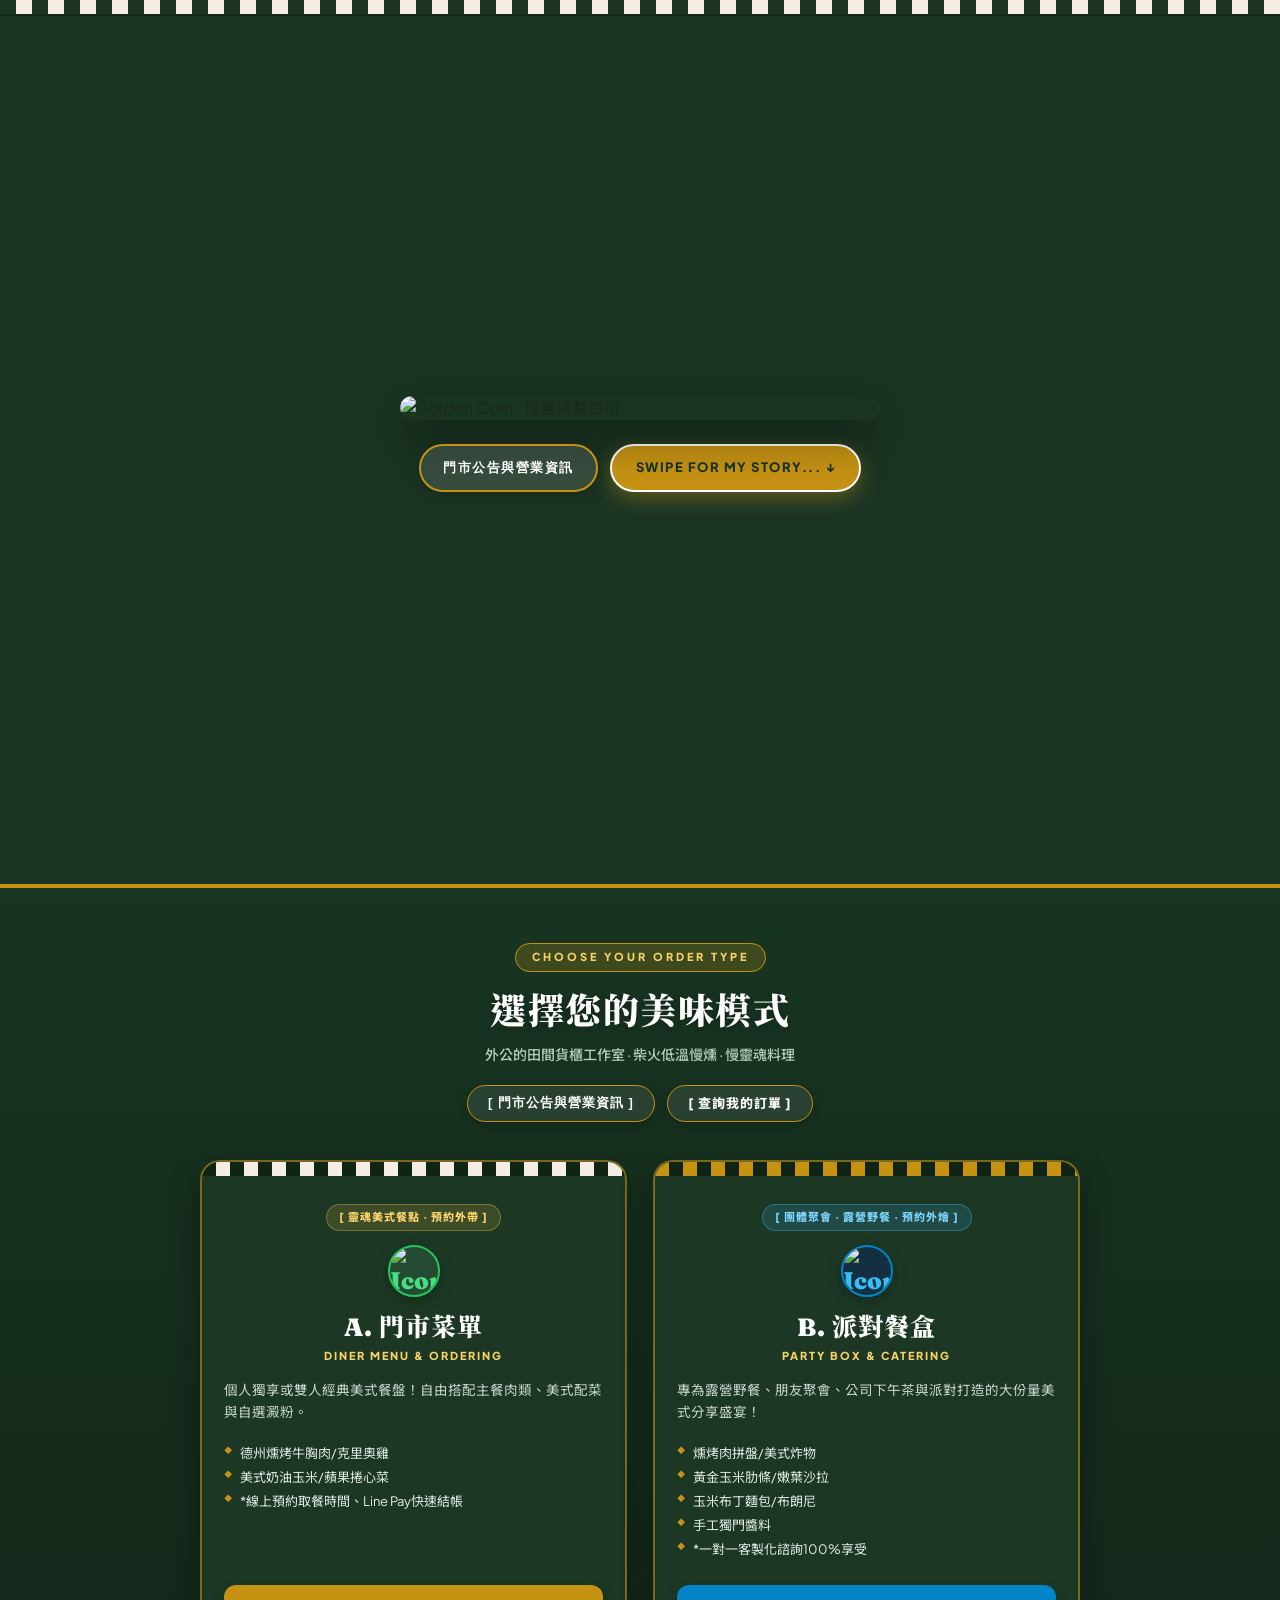
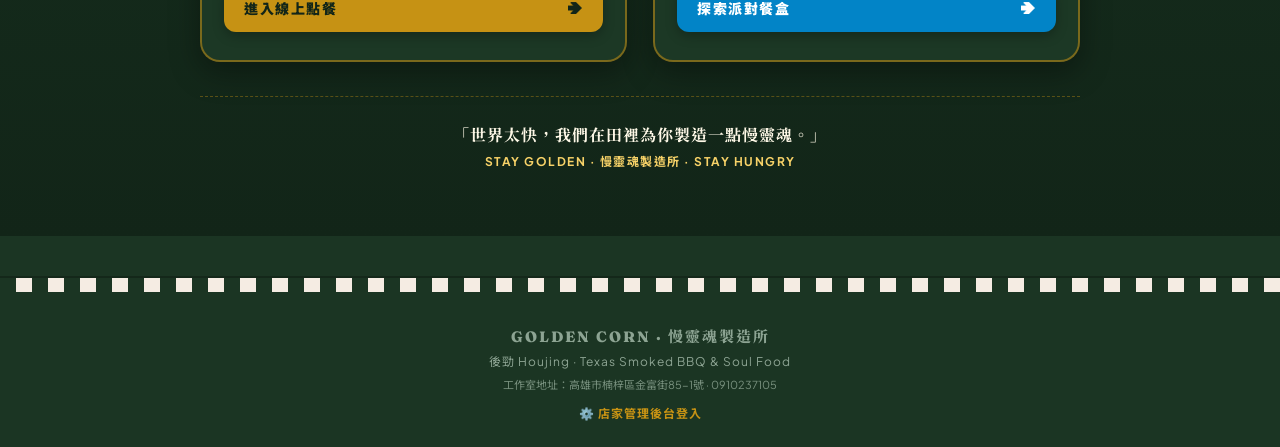
==== commit b4549770: "Add files via upload" ====
--- a/wwwroot/index.html
+++ b/wwwroot/index.html
@@ -298,10 +298,12 @@
         }
 
         /* ================= Page 2: Dual Big Box Selection (Le Hut Dinette Style) ================= */
+        /* ================= Page 2: Dual Big Box Selection (Le Hut Dinette Style - Forest Green Theme) ================= */
         .portal-section {
-            background: var(--gc-cream-bg);
+            background: linear-gradient(180deg, #183522 0%, #122518 100%);
             padding: 55px 20px 65px;
             border-top: 4px solid var(--gc-gold);
+            color: #ffffff;
         }
 
         .portal-container {
@@ -316,8 +318,9 @@
 
         .portal-pill-tag {
             display: inline-block;
-            background: var(--gc-green-dark);
-            color: var(--gc-gold-light);
+            background: rgba(198, 146, 20, 0.22);
+            color: #f7d268;
+            border: 1px solid var(--gc-gold);
             font-size: 11px;
             font-weight: 900;
             letter-spacing: 3px;
@@ -332,13 +335,14 @@
             font-size: clamp(26px, 5vw, 36px);
             font-weight: 900;
             letter-spacing: 1.5px;
-            color: var(--gc-green-dark);
+            color: #ffffff;
             margin-bottom: 6px;
+            text-shadow: 0 2px 8px rgba(0,0,0,0.3);
         }
 
         .portal-subtitle {
             font-size: 14px;
-            color: #55675a;
+            color: #b7cebf;
             font-weight: 500;
         }
 
@@ -351,9 +355,9 @@
         }
 
         .btn-quick-outline {
-            background: #ffffff;
-            border: 1.5px solid var(--gc-green-dark);
-            color: var(--gc-green-dark);
+            background: rgba(255, 255, 255, 0.08);
+            border: 1.5px solid var(--gc-gold);
+            color: #ffffff;
             padding: 8px 20px;
             border-radius: 30px;
             font-size: 13px;
@@ -364,13 +368,16 @@
             display: inline-flex;
             align-items: center;
             gap: 6px;
-            box-shadow: 0 2px 6px rgba(0, 0, 0, 0.05);
+            box-shadow: 0 4px 12px rgba(0, 0, 0, 0.2);
+            backdrop-filter: blur(4px);
             transition: all 0.2s;
         }
 
         .btn-quick-outline:hover {
-            background: var(--gc-green-dark);
-            color: #ffffff;
+            background: var(--gc-gold);
+            color: #122518;
+            box-shadow: 0 6px 18px rgba(198, 146, 20, 0.4);
+            transform: translateY(-2px);
         }
 
         /* Dual Big Boxes Grid */
@@ -382,22 +389,23 @@
         }
 
         .portal-big-card {
-            background: #ffffff;
-            border: 3px solid var(--gc-green-dark);
+            background: #1c3825;
+            border: 2px solid rgba(198, 146, 20, 0.55);
             border-radius: 20px;
             overflow: hidden;
             text-decoration: none;
             color: inherit;
             display: flex;
             flex-direction: column;
-            box-shadow: 0 8px 24px rgba(30, 57, 39, 0.08);
+            box-shadow: 0 10px 30px rgba(0, 0, 0, 0.35);
             transition: transform 0.25s, box-shadow 0.25s, border-color 0.25s;
         }
 
         .portal-big-card:hover {
             transform: translateY(-6px);
-            box-shadow: 0 16px 36px rgba(30, 57, 39, 0.16);
+            box-shadow: 0 18px 42px rgba(0, 0, 0, 0.55);
             border-color: var(--gc-gold);
+            background: #20402b;
         }
 
         .card-strip-checkered {
@@ -406,11 +414,11 @@
         }
 
         .card-strip-checkered.green {
-            background: repeating-linear-gradient(90deg, #1b3523 0px, #1b3523 14px, #ffffff 14px, #ffffff 28px);
+            background: repeating-linear-gradient(90deg, #102416 0px, #102416 14px, #f5ece3 14px, #f5ece3 28px);
         }
 
         .card-strip-checkered.gold {
-            background: repeating-linear-gradient(90deg, #c69214 0px, #c69214 14px, #ffffff 14px, #ffffff 28px);
+            background: repeating-linear-gradient(90deg, #c69214 0px, #c69214 14px, #102416 14px, #102416 28px);
         }
 
         .portal-card-inner {
@@ -432,18 +440,18 @@
         }
 
         .card-badge.party {
-            background: #e0f2fe;
-            color: #0369a1;
-            border: 1px solid #bae6fd;
+            background: rgba(56, 189, 248, 0.15);
+            color: #7dd3fc;
+            border: 1px solid rgba(56, 189, 248, 0.35);
         }
 
         .card-badge.menu {
-            background: #fef3c7;
-            color: #92400e;
-            border: 1px solid #fde68a;
-        }
-
-        /* Pure Typographic Monogram Tag (Replaces cartoon emojis) */
+            background: rgba(245, 194, 66, 0.15);
+            color: #fbd36b;
+            border: 1px solid rgba(245, 194, 66, 0.35);
+        }
+
+        /* Pure Typographic Monogram Tag */
         .card-monogram-tag {
             width: 52px;
             height: 52px;
@@ -456,26 +464,26 @@
             font-size: 24px;
             font-weight: 900;
             border: 2px solid;
-            box-shadow: 0 4px 10px rgba(0, 0, 0, 0.06);
+            box-shadow: 0 4px 14px rgba(0, 0, 0, 0.25);
         }
 
         .card-monogram-tag.party {
-            background: #f0f9ff;
-            color: #0369a1;
+            background: #142f40;
+            color: #38bdf8;
             border-color: #0284c7;
         }
 
         .card-monogram-tag.menu {
-            background: #fefce8;
-            color: #15803d;
-            border-color: #16a34a;
+            background: #254b32;
+            color: #4ade80;
+            border-color: #22c55e;
         }
 
         .card-title-chinese {
             font-family: var(--font-display);
             font-size: 25px;
             font-weight: 900;
-            color: var(--gc-green-dark);
+            color: #ffffff;
             margin-bottom: 2px;
             letter-spacing: 1px;
         }
@@ -484,14 +492,14 @@
             font-size: 11px;
             font-weight: 900;
             letter-spacing: 2px;
-            color: var(--gc-gold);
+            color: #f7d268;
             margin-bottom: 14px;
             text-transform: uppercase;
         }
 
         .card-desc {
             font-size: 13.5px;
-            color: #475569;
+            color: #c9d8ce;
             line-height: 1.65;
             margin-bottom: 18px;
             text-align: left;
@@ -503,7 +511,7 @@
             margin: 0 0 24px 0;
             text-align: left;
             font-size: 13px;
-            color: #334155;
+            color: #e2ece5;
             line-height: 1.85;
         }
 
@@ -532,30 +540,35 @@
             justify-content: space-between;
             align-items: center;
             color: #ffffff;
-            transition: background 0.2s;
+            transition: all 0.2s;
+            box-shadow: 0 4px 12px rgba(0, 0, 0, 0.25);
         }
 
         .card-action-btn.party {
             background: #0284c7;
+            color: #ffffff;
         }
 
         .card-action-btn.menu {
-            background: #16a34a;
+            background: var(--gc-gold);
+            color: #122518;
         }
 
         .portal-big-card:hover .card-action-btn.party {
             background: #0369a1;
+            box-shadow: 0 6px 18px rgba(2, 132, 199, 0.4);
         }
 
         .portal-big-card:hover .card-action-btn.menu {
-            background: #15803d;
+            background: var(--gc-gold-hover);
+            box-shadow: 0 6px 18px rgba(198, 146, 20, 0.5);
         }
 
         /* Story Note */
         .portal-story-note {
             text-align: center;
             padding-top: 26px;
-            border-top: 1px dashed var(--gc-border);
+            border-top: 1px dashed rgba(198, 146, 20, 0.4);
             margin-top: 12px;
         }
 
@@ -563,7 +576,7 @@
             font-family: var(--font-serif);
             font-size: 16px;
             font-weight: 700;
-            color: var(--gc-green-dark);
+            color: #fef8e7;
             letter-spacing: 1px;
         }
 
@@ -571,7 +584,7 @@
             font-size: 12px;
             font-weight: 700;
             letter-spacing: 1.5px;
-            color: #5f6f63;
+            color: #f7d268;
             margin-top: 6px;
             text-transform: uppercase;
         }
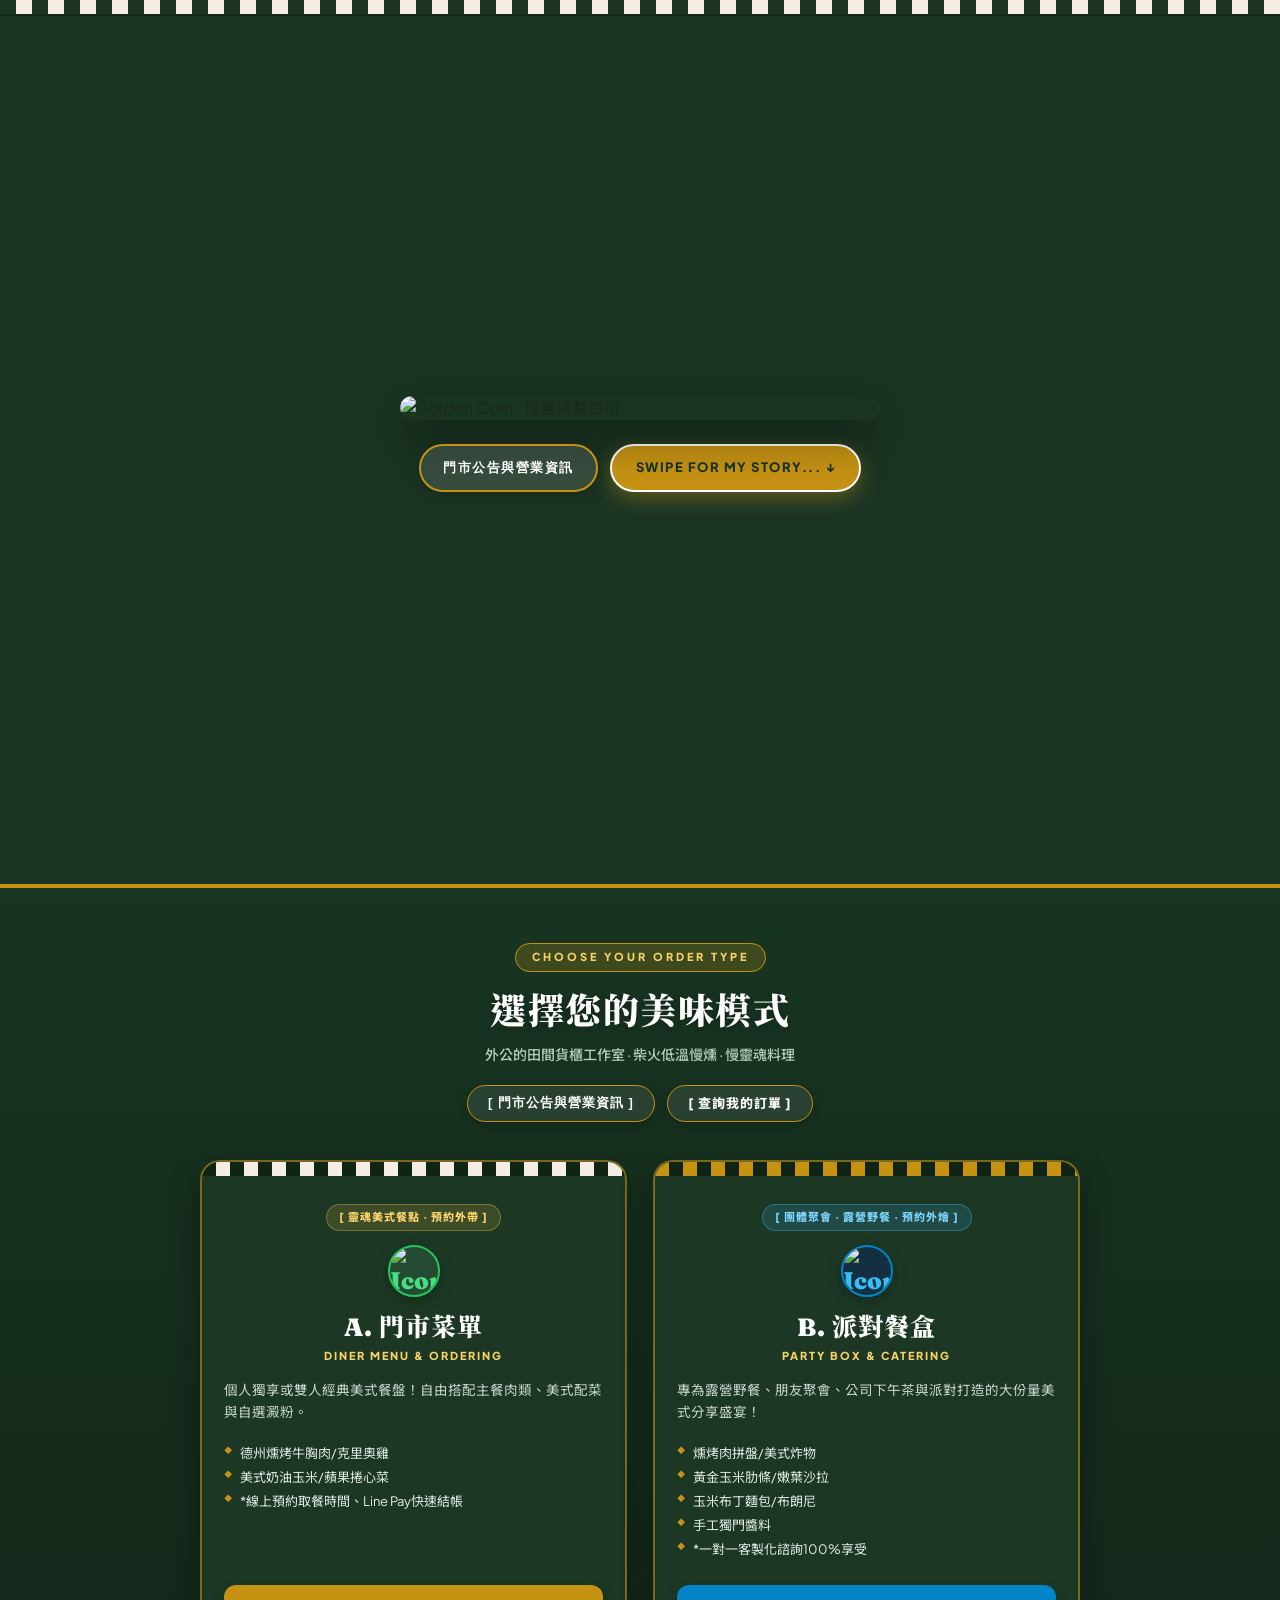
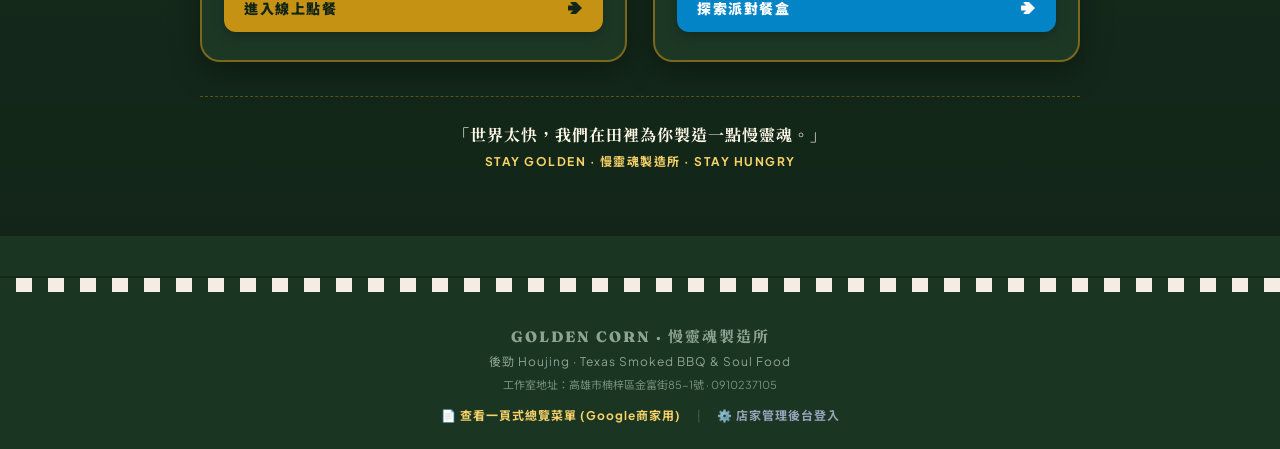
==== commit 48be7fea: "Add files via upload" ====
--- a/wwwroot/index.html
+++ b/wwwroot/index.html
@@ -931,8 +931,10 @@
         <div style="font-family: var(--font-display); font-size: 15px; letter-spacing: 2px; font-weight: 800;">GOLDEN CORN · 慢靈魂製造所</div>
         <div style="margin: 4px 0; letter-spacing: 1px;">後勁 Houjing · Texas Smoked BBQ &amp; Soul Food</div>
         <div style="font-size: 11px; margin-top: 6px; color: #78907e;">工作室地址：高雄市楠梓區金富街85-1號 · 0910237105</div>
-        <div style="margin-top: 12px;">
-            <a href="/admin.html">⚙️ 店家管理後台登入</a>
+        <div style="margin-top: 14px; display:flex; justify-content:center; gap:16px; flex-wrap:wrap;">
+            <a href="/menu-sheet.html" target="_blank" style="color:#f7d268; font-weight:700; text-decoration:none;">📄 查看一頁式總覽菜單 (Google商家用)</a>
+            <span style="color:rgba(255,255,255,0.2);">|</span>
+            <a href="/admin.html" style="color:#94a3b8; text-decoration:none;">⚙️ 店家管理後台登入</a>
         </div>
     </footer>
 
@@ -1006,6 +1008,35 @@
         </div>
     </div>
 
+    <!-- ================= Modal: Entrance Popup Notice (臨時公休 / 重要進站公告) ================= -->
+    <div class="modal-overlay" id="entranceNoticeBackdrop" style="z-index: 1200; background: rgba(15, 23, 42, 0.85);" onclick="if(event.target===this) closeEntranceNoticeModal()">
+        <div class="modal-card-box" style="max-width: 440px; border: 2px solid #fb7185; border-radius: 20px; overflow: hidden; box-shadow: 0 20px 50px rgba(0,0,0,0.5);">
+            <div style="background: linear-gradient(135deg, #be123c, #881337); color: #ffffff; padding: 22px 20px 18px; text-align: center; border-bottom: 2px solid #fda4af;">
+                <div style="font-size: 36px; margin-bottom: 6px;">📢</div>
+                <div id="entranceNoticeTitle" style="font-family: var(--font-display, inherit); font-size: 21px; font-weight: 900; letter-spacing: 1px; color: #ffffff;">
+                    🚨 門市臨時公休公告
+                </div>
+                <div style="font-size: 11px; letter-spacing: 2px; opacity: 0.85; margin-top: 4px; font-weight: 700;">GOLDEN CORN DINER NOTICE</div>
+            </div>
+            
+            <div style="padding: 22px 20px; background: #ffffff; text-align: left;">
+                <div id="entranceNoticeBody" style="font-size: 14.5px; line-height: 1.8; color: #1e293b; white-space: pre-wrap; background: #fff1f2; border: 1px solid #fecdd3; border-radius: 12px; padding: 16px 18px; margin-bottom: 20px; font-weight: 500;">
+                </div>
+
+                <div style="display: flex; flex-direction: column; gap: 10px;">
+                    <!-- Official LINE Button -->
+                    <a href="https://line.me/R/ti/p/@260nqbpr" target="_blank" style="background: #06C755; color: #ffffff; font-weight: 800; font-size: 15px; padding: 13px 18px; border-radius: 12px; text-decoration: none; display: flex; align-items: center; justify-content: center; gap: 8px; box-shadow: 0 4px 14px rgba(6,199,85,0.35); text-align: center;">
+                        <span>💬 私訊官方 LINE 詢問主廚</span>
+                    </a>
+                    <!-- Close / Continue Button -->
+                    <button type="button" onclick="closeEntranceNoticeModal()" style="background: #f1f5f9; color: #475569; border: 1px solid #cbd5e1; font-weight: 700; font-size: 14px; padding: 12px 18px; border-radius: 12px; cursor: pointer; transition: all 0.2s;">
+                        我知道了，繼續瀏覽
+                    </button>
+                </div>
+            </div>
+        </div>
+    </div>
+
     <!-- Logic Script -->
     <script>
         document.addEventListener("DOMContentLoaded", () => {
@@ -1028,6 +1059,23 @@
         function closeAnnouncementModal() {
             const m = document.getElementById("announcementModalBackdrop");
             if (m) m.classList.remove("show");
+        }
+
+        function openEntranceNoticeModal(title, body) {
+            const m = document.getElementById("entranceNoticeBackdrop");
+            if (!m) return;
+            if (title && document.getElementById("entranceNoticeTitle")) document.getElementById("entranceNoticeTitle").textContent = title;
+            if (body && document.getElementById("entranceNoticeBody")) document.getElementById("entranceNoticeBody").textContent = body;
+            m.style.display = "flex";
+            m.classList.add("show");
+        }
+
+        function closeEntranceNoticeModal() {
+            const m = document.getElementById("entranceNoticeBackdrop");
+            if (m) {
+                m.style.display = "none";
+                m.classList.remove("show");
+            }
         }
 
         function renderIconOrImage(targetEl, val, fallbackLetter) {
@@ -1120,6 +1168,11 @@
                 if (s.NoticeContact && document.getElementById("noticeContact")) {
                     document.getElementById("noticeContact").innerHTML = s.NoticeContact.replace(/\n/g, '<br>');
                 }
+
+                // Entrance Popup Notice (臨時公休 / 重要公告進站彈窗)
+                if (s.PopupNoticeEnabled === "true" || s.PopupNoticeEnabled === true) {
+                    openEntranceNoticeModal(s.PopupNoticeTitle, s.PopupNoticeContent);
+                }
             } catch (e) {
                 console.error("Failed to load settings:", e);
             }
